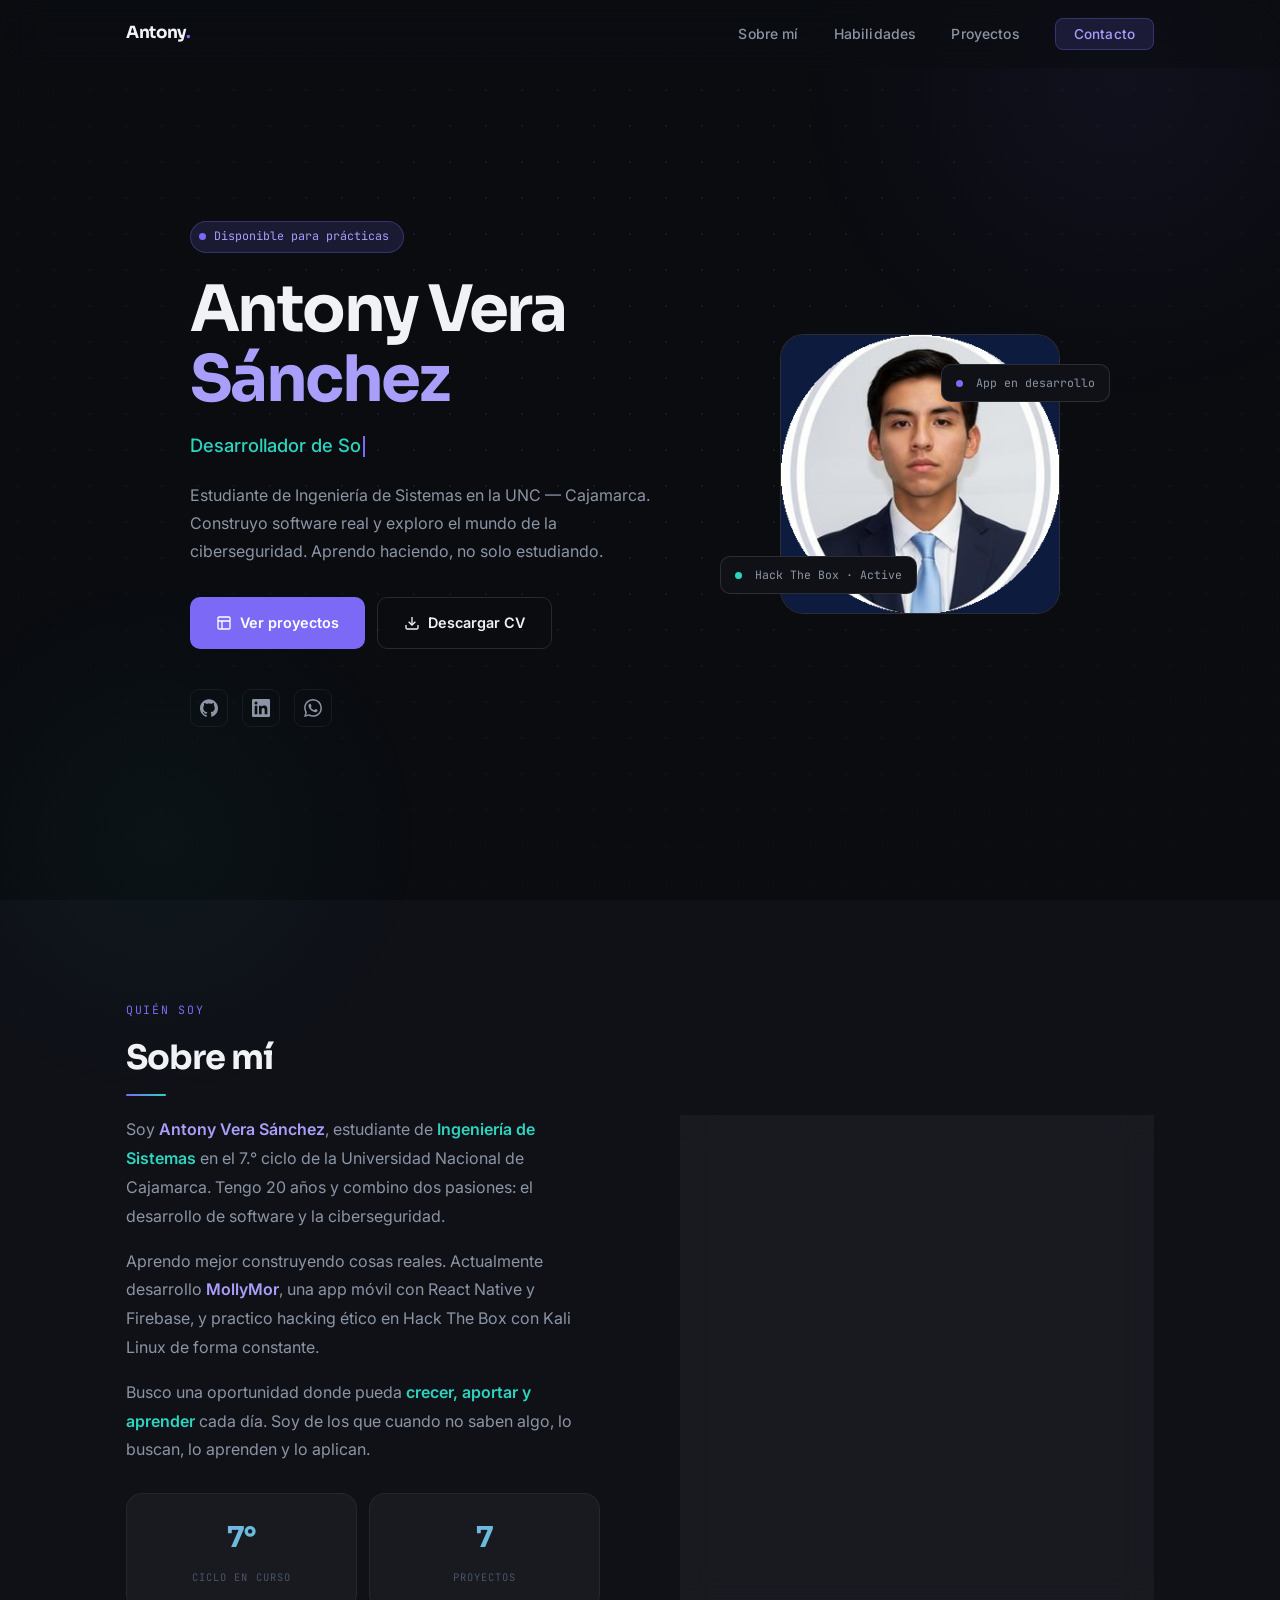
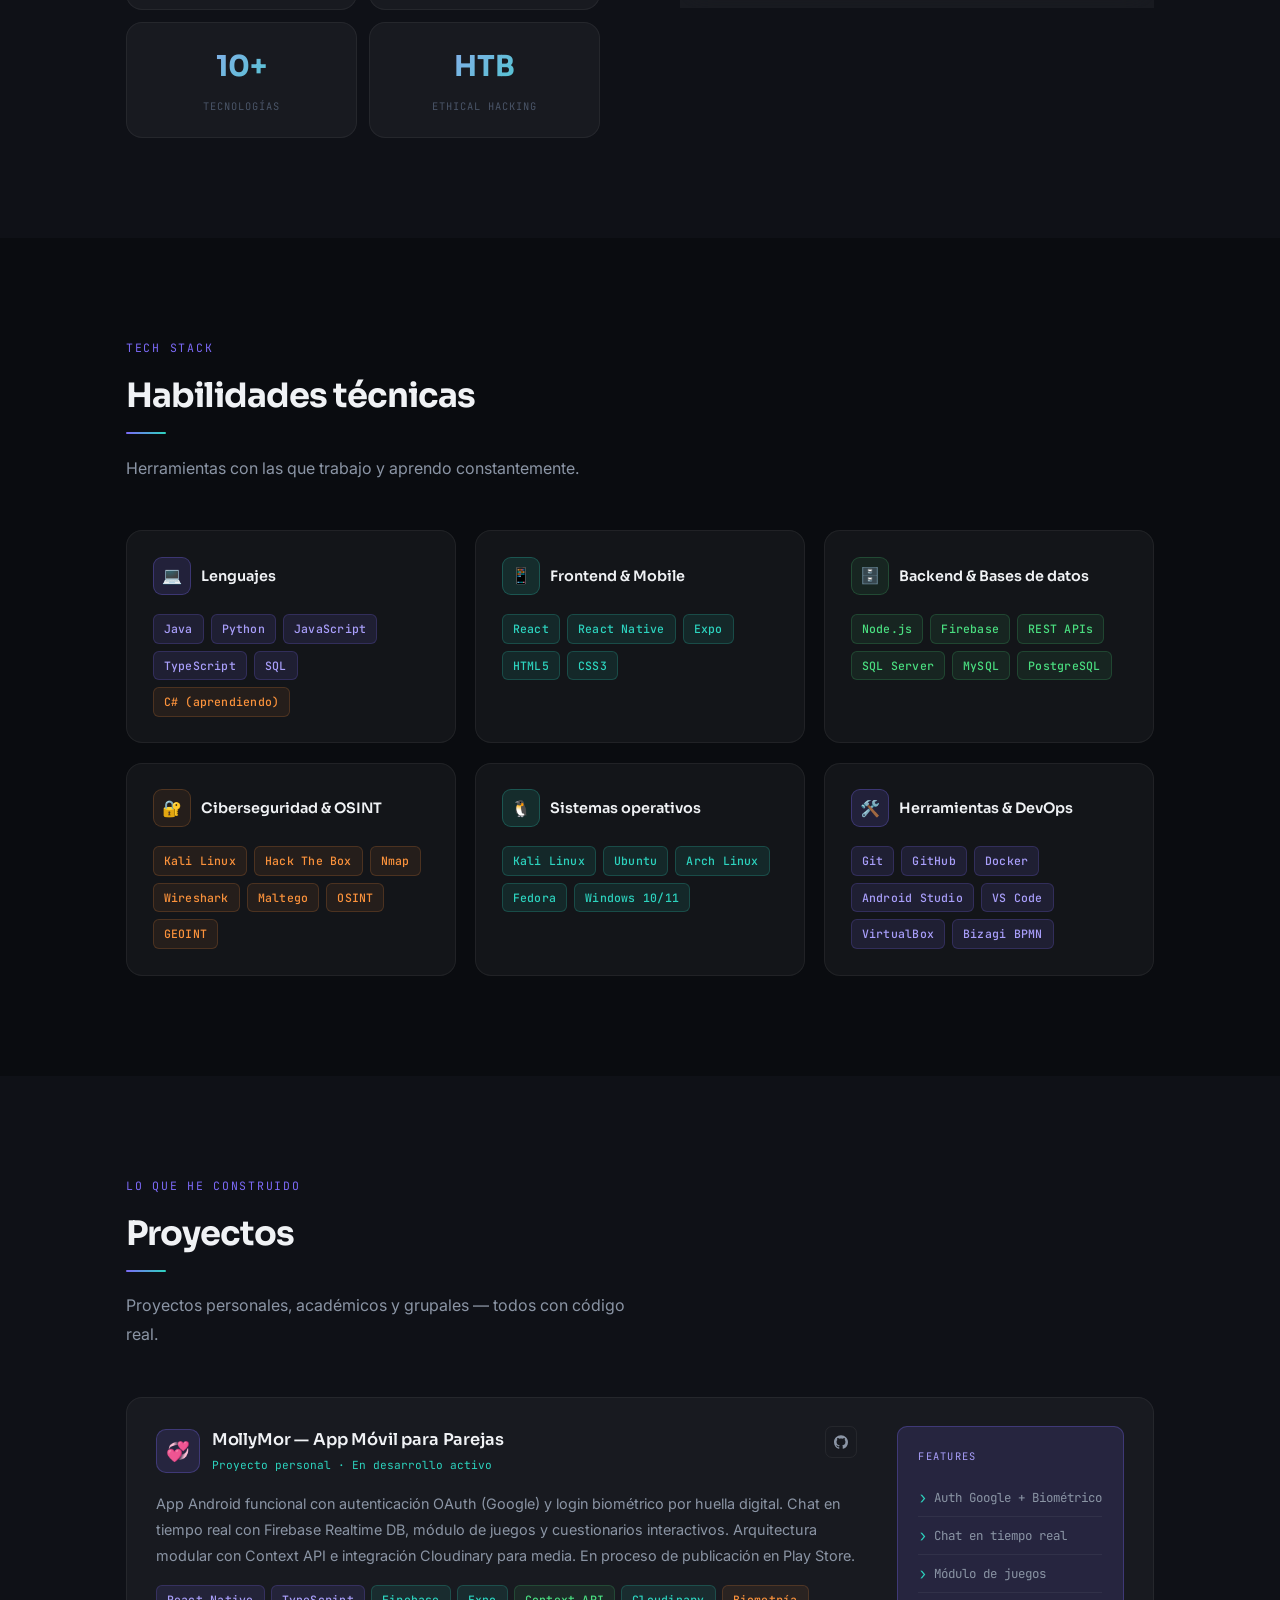
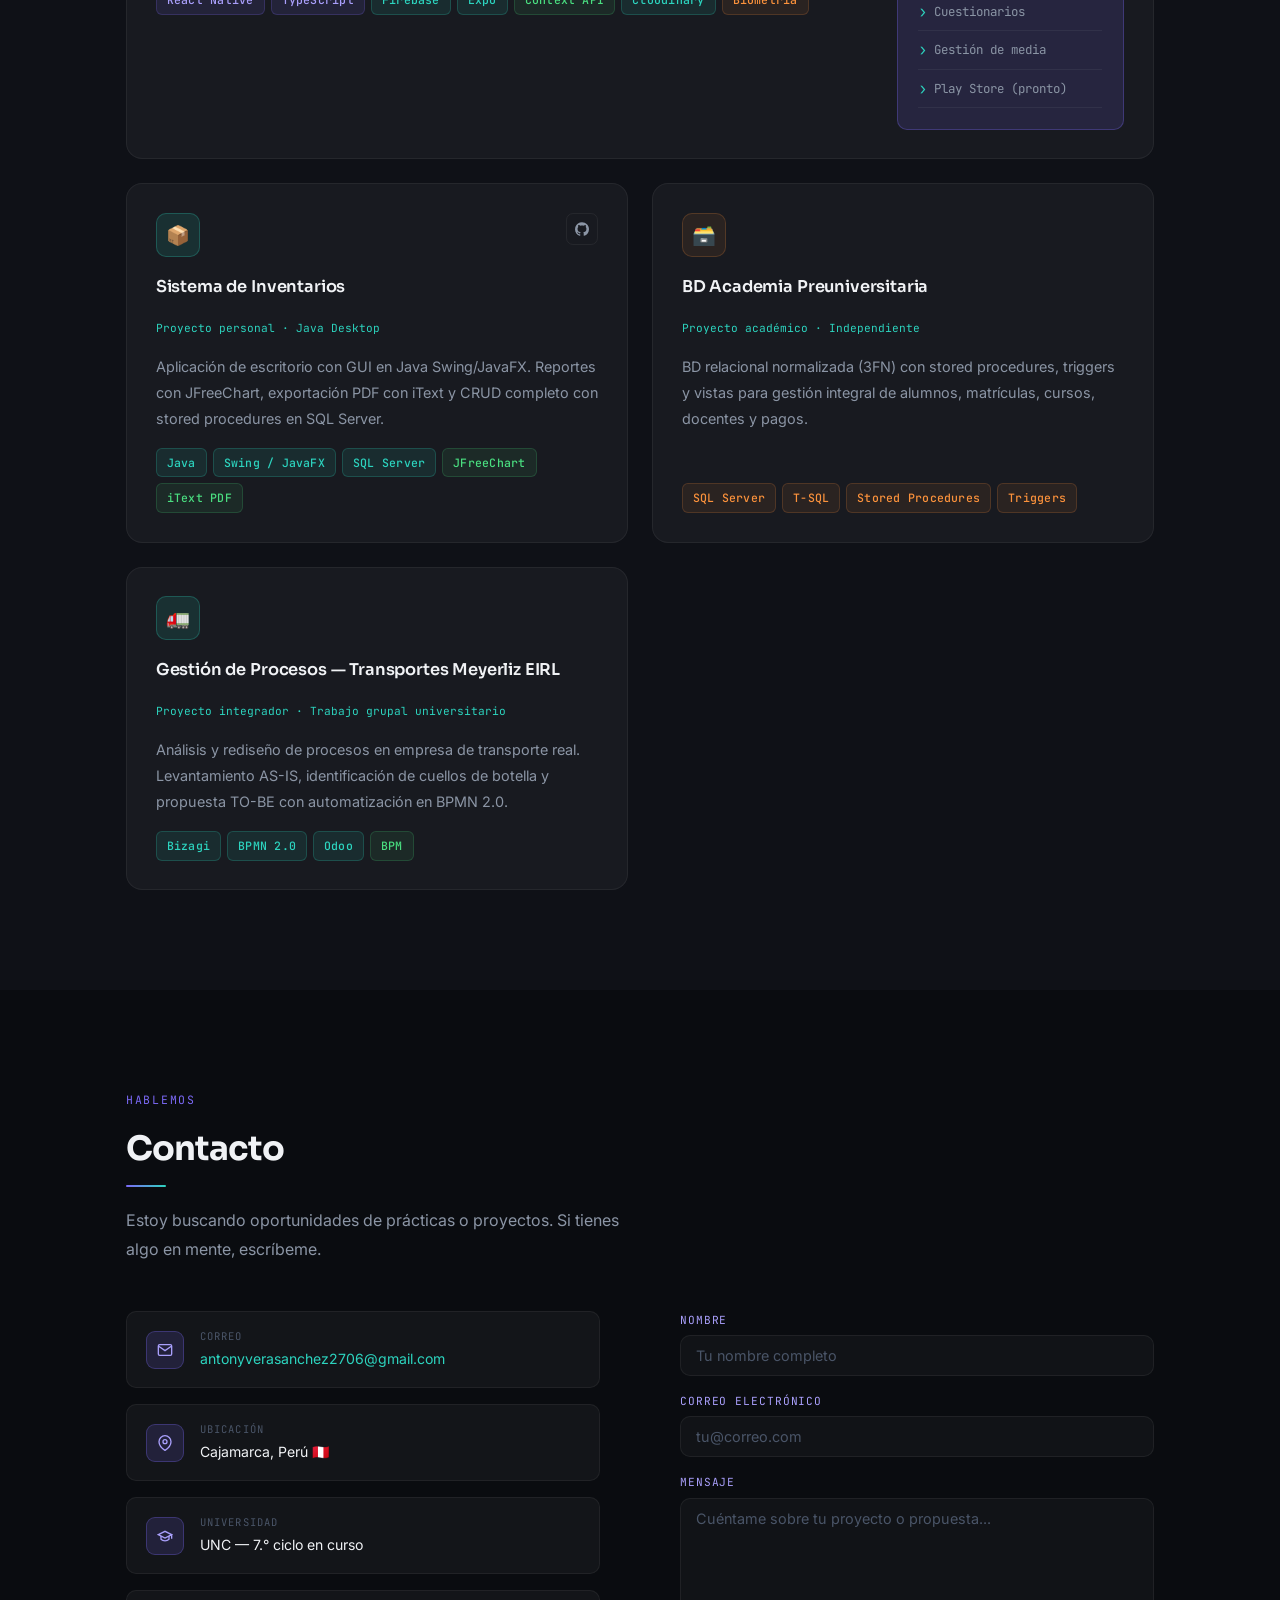
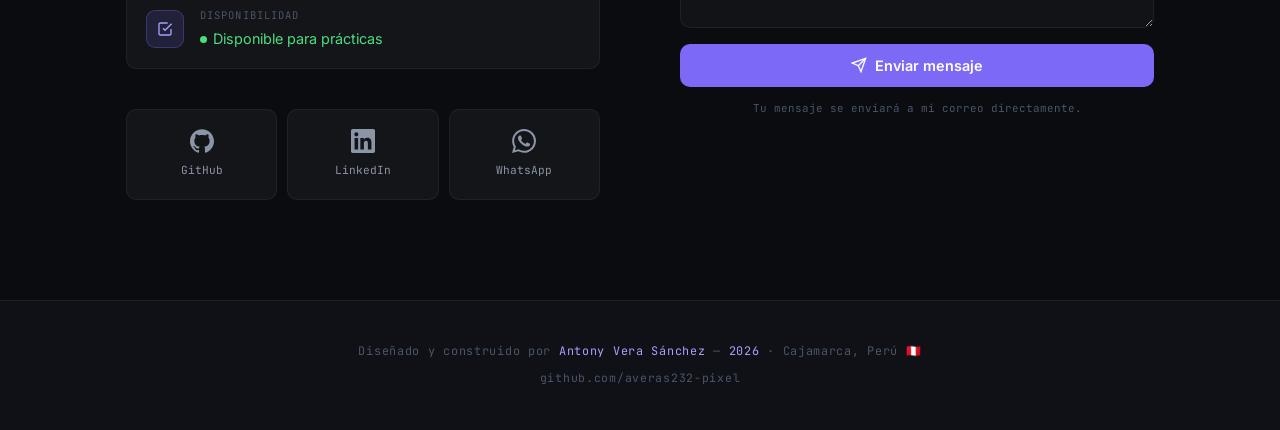
==== index.html @ a48748fe "Mueve archivos a la raíz" ====
<!DOCTYPE html>
<html lang="es">
<head>
  <meta charset="UTF-8" />
  <meta name="viewport" content="width=device-width, initial-scale=1.0" />
  <meta name="description" content="Portfolio de Antony Vera Sánchez — Ingeniería de Sistemas, Desarrollo de Software y Ciberseguridad en Cajamarca, Perú." />
  <meta name="author" content="Antony Vera Sánchez" />
  <meta property="og:title" content="Antony Vera Sánchez — Portfolio" />
  <meta property="og:description" content="Ing. Sistemas · Dev · CyberSec · Cajamarca, Perú" />
  <meta property="og:type" content="website" />
  <title>Antony Vera Sánchez | Dev & CyberSec</title>
  <link rel="icon" href="data:image/svg+xml,<svg xmlns='http://www.w3.org/2000/svg' viewBox='0 0 100 100'><text y='.9em' font-size='90'>⚡</text></svg>" />
  <link rel="preconnect" href="https://fonts.googleapis.com" />
  <link rel="preconnect" href="https://fonts.gstatic.com" crossorigin />
  <link href="https://fonts.googleapis.com/css2?family=Sora:wght@300;400;600;700&family=Inter:wght@300;400;500;600&family=JetBrains+Mono:wght@400;500&display=swap" rel="stylesheet" />
  <style>
    /* ── TOKENS ── */
    :root {
      --bg:           #0a0c10;
      --bg-2:         #0f1117;
      --bg-card:      rgba(255,255,255,0.04);
      --bg-card-h:    rgba(255,255,255,0.07);
      --violet:       #7c6af7;
      --violet-light: #a99ffb;
      --violet-dim:   rgba(124,106,247,0.15);
      --violet-border:rgba(124,106,247,0.3);
      --teal:         #2dd4bf;
      --teal-dim:     rgba(45,212,191,0.12);
      --teal-border:  rgba(45,212,191,0.25);
      --text-1:       #f0f2f5;
      --text-2:       #8b95a5;
      --text-3:       #4a5568;
      --border:       rgba(255,255,255,0.06);
      --border-h:     rgba(255,255,255,0.12);
      --nav-h:        68px;
      --max-w:        1140px;
      --r:            10px;
      --r-lg:         16px;
      --t:            all 0.3s cubic-bezier(0.4,0,0.2,1);
      --font-head:    'Sora', sans-serif;
      --font-body:    'Inter', sans-serif;
      --font-mono:    'JetBrains Mono', monospace;
      --section-py:   100px;
    }

    /* ── RESET ── */
    *, *::before, *::after { box-sizing: border-box; margin: 0; padding: 0; }
    html { scroll-behavior: smooth; scroll-padding-top: var(--nav-h); font-size: 16px; }
    body {
      font-family: var(--font-body);
      background: var(--bg);
      color: var(--text-1);
      overflow-x: hidden;
      line-height: 1.7;
    }
    img { max-width: 100%; display: block; }
    a { color: var(--teal); text-decoration: none; transition: var(--t); }
    a:hover { color: var(--violet-light); }
    p { color: var(--text-2); line-height: 1.8; }

    /* ── SCROLLBAR ── */
    ::-webkit-scrollbar { width: 4px; }
    ::-webkit-scrollbar-track { background: var(--bg-2); }
    ::-webkit-scrollbar-thumb { background: var(--violet); border-radius: 4px; }
    ::selection { background: var(--violet-dim); color: var(--violet-light); }

    /* ── BACKGROUND AMBIENT ── */
    body::before {
      content: '';
      position: fixed;
      top: -30%;
      right: -15%;
      width: 55vw;
      height: 55vw;
      background: radial-gradient(circle, rgba(124,106,247,0.055) 0%, transparent 65%);
      pointer-events: none;
      z-index: 0;
    }
    body::after {
      content: '';
      position: fixed;
      bottom: -25%;
      left: -10%;
      width: 45vw;
      height: 45vw;
      background: radial-gradient(circle, rgba(45,212,191,0.04) 0%, transparent 65%);
      pointer-events: none;
      z-index: 0;
    }

    .container {
      max-width: var(--max-w);
      margin: 0 auto;
      padding: 0 clamp(20px, 5vw, 56px);
      position: relative;
      z-index: 1;
    }

    /* ── NAVBAR ── */
    .navbar {
      position: fixed;
      top: 0; left: 0; right: 0;
      height: var(--nav-h);
      z-index: 1000;
      display: flex;
      align-items: center;
      background: rgba(10,12,16,0.5);
      backdrop-filter: blur(20px);
      -webkit-backdrop-filter: blur(20px);
      border-bottom: 1px solid transparent;
      transition: var(--t);
    }
    .navbar.scrolled {
      background: rgba(10,12,16,0.88);
      border-bottom-color: var(--border);
    }
    .nav-inner {
      display: flex;
      align-items: center;
      justify-content: space-between;
      width: 100%;
      max-width: var(--max-w);
      margin: 0 auto;
      padding: 0 clamp(20px, 5vw, 56px);
    }
    .nav-logo {
      font-family: var(--font-head);
      font-weight: 700;
      font-size: 1.05rem;
      color: var(--text-1);
      letter-spacing: -0.02em;
    }
    .nav-logo span { color: var(--violet); }
    .nav-links { display: flex; gap: 2.2rem; list-style: none; }
    .nav-links a {
      font-size: 0.875rem;
      font-weight: 500;
      color: var(--text-2);
      letter-spacing: 0.01em;
      transition: color 0.25s;
    }
    .nav-links a:hover, .nav-links a.active { color: var(--text-1); }
    .nav-cta {
      padding: 7px 18px;
      border: 1px solid var(--violet-border);
      border-radius: 8px;
      color: var(--violet-light) !important;
      background: var(--violet-dim);
      font-size: 0.85rem !important;
    }
    .nav-cta:hover { background: rgba(124,106,247,0.25) !important; color: #fff !important; }
    .nav-toggle {
      display: none;
      flex-direction: column;
      gap: 5px;
      cursor: pointer;
      background: none;
      border: none;
      padding: 4px;
    }
    .nav-toggle span {
      display: block;
      width: 22px;
      height: 1.5px;
      background: var(--text-1);
      border-radius: 2px;
      transition: var(--t);
    }
    .nav-toggle.open span:nth-child(1) { transform: rotate(45deg) translate(4px,5px); }
    .nav-toggle.open span:nth-child(2) { opacity: 0; }
    .nav-toggle.open span:nth-child(3) { transform: rotate(-45deg) translate(4px,-5px); }

    /* ── BUTTONS ── */
    .btn {
      display: inline-flex;
      align-items: center;
      gap: 8px;
      padding: 13px 26px;
      border-radius: var(--r);
      font-family: var(--font-body);
      font-weight: 600;
      font-size: 0.9rem;
      cursor: pointer;
      transition: var(--t);
      border: none;
    }
    .btn-primary {
      background: var(--violet);
      color: #fff;
    }
    .btn-primary:hover { background: #6b5ae0; color: #fff; transform: translateY(-2px); }
    .btn-outline {
      background: transparent;
      border: 1px solid var(--border-h);
      color: var(--text-1);
    }
    .btn-outline:hover { border-color: var(--violet-border); color: var(--violet-light); background: var(--violet-dim); transform: translateY(-2px); }

    /* ── TAGS ── */
    .tag {
      display: inline-flex;
      align-items: center;
      padding: 4px 10px;
      border-radius: 6px;
      font-family: var(--font-mono);
      font-size: 0.72rem;
      font-weight: 500;
      letter-spacing: 0.02em;
    }
    .tag-v { background: rgba(124,106,247,0.12); color: var(--violet-light); border: 1px solid rgba(124,106,247,0.2); }
    .tag-t { background: rgba(45,212,191,0.1); color: var(--teal); border: 1px solid rgba(45,212,191,0.2); }
    .tag-g { background: rgba(74,222,128,0.08); color: #4ade80; border: 1px solid rgba(74,222,128,0.18); }
    .tag-o { background: rgba(251,146,60,0.08); color: #fb923c; border: 1px solid rgba(251,146,60,0.18); }

    /* ── SECTION HEADER ── */
    .section { padding: var(--section-py) 0; position: relative; }
    .section-label {
      font-family: var(--font-mono);
      font-size: 0.72rem;
      color: var(--violet);
      letter-spacing: 0.15em;
      text-transform: uppercase;
      margin-bottom: 0.6rem;
      display: block;
    }
    .section-title {
      font-family: var(--font-head);
      font-size: clamp(1.5rem, 3vw, 2.1rem);
      font-weight: 700;
      color: var(--text-1);
      letter-spacing: -0.03em;
      margin-bottom: 0.5rem;
    }
    .section-line {
      width: 40px;
      height: 2px;
      background: linear-gradient(90deg, var(--violet), var(--teal));
      border-radius: 2px;
      margin-bottom: 1.2rem;
    }
    .section-sub {
      color: var(--text-2);
      font-size: 1rem;
      max-width: 520px;
      margin-bottom: 3rem;
    }

    /* ── REVEAL ── */
    .reveal {
      opacity: 0;
      transform: translateY(32px);
      transition: opacity 0.7s cubic-bezier(0.16,1,0.3,1),
                  transform 0.7s cubic-bezier(0.16,1,0.3,1);
    }
    .reveal.visible { opacity: 1; transform: translateY(0); }
    .reveal-left { opacity: 0; transform: translateX(-40px); transition: opacity 0.7s cubic-bezier(0.16,1,0.3,1), transform 0.7s cubic-bezier(0.16,1,0.3,1); }
    .reveal-left.visible { opacity: 1; transform: translateX(0); }
    .reveal-right { opacity: 0; transform: translateX(40px); transition: opacity 0.7s cubic-bezier(0.16,1,0.3,1), transform 0.7s cubic-bezier(0.16,1,0.3,1); }
    .reveal-right.visible { opacity: 1; transform: translateX(0); }
    .d1 { transition-delay: 0.08s; }
    .d2 { transition-delay: 0.16s; }
    .d3 { transition-delay: 0.24s; }
    .d4 { transition-delay: 0.32s; }

    /* ── HERO ── */
    #hero {
      min-height: 100vh;
      display: flex;
      align-items: center;
      position: relative;
      overflow: hidden;
    }
    /* Subtle dot grid */
    #hero::before {
      content: '';
      position: absolute;
      inset: 0;
      background-image: radial-gradient(rgba(124,106,247,0.12) 1px, transparent 1px);
      background-size: 36px 36px;
      mask-image: radial-gradient(ellipse 80% 80% at 50% 40%, black 30%, transparent 100%);
      -webkit-mask-image: radial-gradient(ellipse 80% 80% at 50% 40%, black 30%, transparent 100%);
      pointer-events: none;
      z-index: 0;
    }
    .hero-wrap {
      display: grid;
      grid-template-columns: 1fr 340px;
      gap: 5rem;
      align-items: center;
      padding: calc(var(--nav-h) + 40px) 0 60px;
    }
    .hero-eyebrow {
      display: inline-flex;
      align-items: center;
      gap: 8px;
      padding: 5px 14px 5px 8px;
      background: var(--violet-dim);
      border: 1px solid var(--violet-border);
      border-radius: 100px;
      font-family: var(--font-mono);
      font-size: 0.73rem;
      color: var(--violet-light);
      margin-bottom: 1.4rem;
      width: fit-content;
    }
    .hero-eyebrow-dot {
      width: 7px; height: 7px;
      background: var(--violet);
      border-radius: 50%;
      animation: pulse-dot 2s ease-in-out infinite;
    }
    @keyframes pulse-dot {
      0%, 100% { opacity: 1; transform: scale(1); }
      50% { opacity: 0.5; transform: scale(0.8); }
    }
    .hero-name {
      font-family: var(--font-head);
      font-size: clamp(2.5rem, 5.5vw, 4rem);
      font-weight: 700;
      color: var(--text-1);
      letter-spacing: -0.04em;
      line-height: 1.1;
      margin-bottom: 0.8rem;
    }
    .hero-name .accent { color: var(--violet-light); }
    .hero-role {
      font-size: 1.15rem;
      font-weight: 500;
      color: var(--text-2);
      margin-bottom: 1.2rem;
      min-height: 1.8em;
      font-family: var(--font-body);
    }
    .hero-role #tw { color: var(--teal); }
    .tw-cursor {
      display: inline-block;
      width: 2px;
      height: 1.1em;
      background: var(--violet);
      margin-left: 2px;
      vertical-align: middle;
      animation: blink 1s step-end infinite;
    }
    @keyframes blink { 0%,100%{opacity:1} 50%{opacity:0} }
    .hero-desc {
      font-size: 1rem;
      color: var(--text-2);
      max-width: 480px;
      line-height: 1.75;
      margin-bottom: 2rem;
    }
    .hero-btns {
      display: flex;
      gap: 12px;
      flex-wrap: wrap;
      margin-bottom: 2.5rem;
    }
    .hero-social { display: flex; gap: 14px; align-items: center; }
    .hero-social a {
      display: flex;
      align-items: center;
      justify-content: center;
      width: 38px;
      height: 38px;
      border-radius: 9px;
      border: 1px solid var(--border);
      color: var(--text-2);
      transition: var(--t);
    }
    .hero-social a:hover { border-color: var(--violet-border); color: var(--violet-light); background: var(--violet-dim); }
    .hero-social a svg { width: 18px; height: 18px; }

    /* Photo side */
    .hero-photo-col {
      display: flex;
      justify-content: center;
      align-items: center;
      position: relative;
    }
    .hero-photo-frame {
      width: 280px;
      height: 280px;
      border-radius: 24px;
      overflow: hidden;
      border: 1px solid var(--border-h);
      position: relative;
      background: var(--bg-2);
    }
    .hero-photo-frame::before {
      content: '';
      position: absolute;
      inset: -1px;
      border-radius: 25px;
      background: linear-gradient(135deg, var(--violet-border), transparent 50%, var(--teal-border));
      z-index: -1;
    }
    .hero-photo-frame img {
      width: 100%;
      height: 100%;
      object-fit: cover;
      object-position: center top;
    }
    /* Floating badges */
    .hero-badge {
      position: absolute;
      padding: 8px 14px;
      background: var(--bg-2);
      border: 1px solid var(--border-h);
      border-radius: 10px;
      font-family: var(--font-mono);
      font-size: 0.72rem;
      color: var(--text-2);
      backdrop-filter: blur(16px);
      white-space: nowrap;
    }
    .hero-badge.b1 { bottom: 20px; left: -30px; animation: float-b 4s ease-in-out infinite; }
    .hero-badge.b2 { top: 30px; right: -20px; animation: float-b 5s ease-in-out infinite 1.5s; }
    .hero-badge .dot { display: inline-block; width: 7px; height: 7px; border-radius: 50%; margin-right: 6px; }
    .dot-v { background: var(--violet); }
    .dot-t { background: var(--teal); }
    @keyframes float-b {
      0%,100% { transform: translateY(0); }
      50% { transform: translateY(-8px); }
    }

    /* ── SOBRE MÍ ── */
    #sobre-mi { background: var(--bg-2); }
    .sobre-grid {
      display: grid;
      grid-template-columns: 1fr 1fr;
      gap: 5rem;
      align-items: start;
    }
    .sobre-text p { margin-bottom: 1rem; }
    .sobre-text p:last-of-type { margin-bottom: 1.8rem; }
    .hl-v { color: var(--violet-light); font-weight: 600; }
    .hl-t { color: var(--teal); font-weight: 600; }
    .sobre-stats {
      display: grid;
      grid-template-columns: 1fr 1fr;
      gap: 12px;
      margin-top: 0.5rem;
    }
    .stat-card {
      padding: 1.2rem 1rem;
      background: var(--bg-card);
      border: 1px solid var(--border);
      border-radius: var(--r-lg);
      text-align: center;
      transition: var(--t);
    }
    .stat-card:hover { border-color: var(--violet-border); background: var(--bg-card-h); }
    .stat-num {
      font-family: var(--font-head);
      font-size: 1.8rem;
      font-weight: 700;
      background: linear-gradient(135deg, var(--violet-light), var(--teal));
      -webkit-background-clip: text;
      -webkit-text-fill-color: transparent;
      background-clip: text;
      display: block;
    }
    .stat-lbl {
      font-family: var(--font-mono);
      font-size: 0.65rem;
      color: var(--text-3);
      letter-spacing: 0.1em;
      margin-top: 4px;
      text-transform: uppercase;
    }

    /* Info card — lado derecho */
    .sobre-info-card {
      background: var(--bg-card);
      border: 1px solid var(--border);
      border-radius: var(--r-lg);
      padding: 2rem;
      backdrop-filter: blur(16px);
    }
    .info-row {
      display: flex;
      gap: 1rem;
      align-items: flex-start;
      padding: 0.85rem 0;
      border-bottom: 1px solid var(--border);
    }
    .info-row:last-child { border-bottom: none; padding-bottom: 0; }
    .info-icon {
      width: 36px;
      height: 36px;
      border-radius: 9px;
      background: var(--violet-dim);
      border: 1px solid var(--violet-border);
      display: flex;
      align-items: center;
      justify-content: center;
      flex-shrink: 0;
      color: var(--violet-light);
    }
    .info-icon svg { width: 16px; height: 16px; }
    .info-key { font-family: var(--font-mono); font-size: 0.68rem; color: var(--text-3); letter-spacing: 0.1em; text-transform: uppercase; margin-bottom: 2px; }
    .info-val { font-size: 0.9rem; color: var(--text-1); font-weight: 500; }
    .avail-dot {
      display: inline-flex;
      align-items: center;
      gap: 6px;
      color: #4ade80;
      font-size: 0.9rem;
    }
    .avail-dot::before {
      content: '';
      width: 7px;
      height: 7px;
      background: #4ade80;
      border-radius: 50%;
      animation: pulse-dot 2s ease-in-out infinite;
    }

    /* ── HABILIDADES ── */
    #habilidades { background: var(--bg); }
    .skills-grid {
      display: grid;
      grid-template-columns: repeat(auto-fit, minmax(300px, 1fr));
      gap: 1.2rem;
    }
    .skill-cat {
      padding: 1.6rem;
      background: var(--bg-card);
      border: 1px solid var(--border);
      border-radius: var(--r-lg);
      transition: border-color 0.3s;
    }
    .skill-cat:hover { border-color: var(--border-h); }
    .skill-cat-head {
      display: flex;
      align-items: center;
      gap: 10px;
      margin-bottom: 1.2rem;
    }
    .skill-cat-icon {
      width: 38px;
      height: 38px;
      border-radius: 9px;
      display: flex;
      align-items: center;
      justify-content: center;
      font-size: 1rem;
      flex-shrink: 0;
    }
    .sci-v { background: var(--violet-dim); border: 1px solid var(--violet-border); }
    .sci-t { background: var(--teal-dim); border: 1px solid var(--teal-border); }
    .sci-g { background: rgba(74,222,128,0.08); border: 1px solid rgba(74,222,128,0.2); }
    .sci-o { background: rgba(251,146,60,0.08); border: 1px solid rgba(251,146,60,0.2); }
    .skill-cat-name {
      font-family: var(--font-head);
      font-size: 0.9rem;
      font-weight: 600;
      color: var(--text-1);
    }
    .skill-tags { display: flex; flex-wrap: wrap; gap: 7px; }

    /* ── PROYECTOS ── */
    #proyectos { background: var(--bg-2); }
    .projects-grid {
      display: grid;
      grid-template-columns: repeat(auto-fit, minmax(340px, 1fr));
      gap: 1.5rem;
    }
    .proj-card {
      background: var(--bg-card);
      border: 1px solid var(--border);
      border-radius: var(--r-lg);
      padding: 1.8rem;
      display: flex;
      flex-direction: column;
      gap: 1rem;
      transition: var(--t);
      position: relative;
      overflow: hidden;
    }
    .proj-card::before {
      content: '';
      position: absolute;
      top: 0; left: 0; right: 0;
      height: 2px;
      background: linear-gradient(90deg, var(--violet), var(--teal));
      transform: scaleX(0);
      transform-origin: left;
      transition: transform 0.45s cubic-bezier(0.16,1,0.3,1);
    }
    .proj-card:hover { border-color: var(--border-h); background: var(--bg-card-h); transform: translateY(-4px); }
    .proj-card:hover::before { transform: scaleX(1); }
    .proj-card.featured {
      grid-column: 1 / -1;
      display: grid;
      grid-template-columns: 1fr auto;
      gap: 2.5rem;
      align-items: start;
    }
    .proj-head { display: flex; justify-content: space-between; align-items: flex-start; }
    .proj-icon {
      width: 44px;
      height: 44px;
      border-radius: 10px;
      background: var(--violet-dim);
      border: 1px solid var(--violet-border);
      display: flex;
      align-items: center;
      justify-content: center;
      font-size: 1.2rem;
    }
    .proj-gh {
      width: 32px; height: 32px;
      border-radius: 7px;
      border: 1px solid var(--border);
      display: flex;
      align-items: center;
      justify-content: center;
      color: var(--text-2);
      transition: var(--t);
    }
    .proj-gh:hover { border-color: var(--violet-border); color: var(--violet-light); background: var(--violet-dim); }
    .proj-gh svg { width: 14px; height: 14px; }
    .proj-title {
      font-family: var(--font-head);
      font-size: 1.02rem;
      font-weight: 600;
      color: var(--text-1);
      letter-spacing: -0.01em;
    }
    .proj-ctx {
      font-family: var(--font-mono);
      font-size: 0.7rem;
      color: var(--teal);
      margin-top: 2px;
    }
    .proj-desc { font-size: 0.9rem; color: var(--text-2); flex: 1; }
    .proj-stack { display: flex; flex-wrap: wrap; gap: 6px; margin-top: auto; }
    .proj-aside {
      background: var(--violet-dim);
      border: 1px solid var(--violet-border);
      border-radius: var(--r);
      padding: 1.3rem;
      min-width: 190px;
      font-family: var(--font-mono);
    }
    .aside-title {
      font-size: 0.65rem;
      color: var(--violet-light);
      letter-spacing: 0.12em;
      text-transform: uppercase;
      margin-bottom: 0.8rem;
    }
    .aside-list { list-style: none; }
    .aside-list li {
      font-size: 0.78rem;
      color: var(--text-2);
      padding: 5px 0;
      border-bottom: 1px solid rgba(255,255,255,0.05);
      display: flex;
      align-items: center;
      gap: 6px;
    }
    .aside-list li::before { content: '›'; color: var(--teal); font-size: 1rem; }

    /* ── CONTACTO ── */
    #contacto { background: var(--bg); }
    .contact-grid {
      display: grid;
      grid-template-columns: 1fr 1fr;
      gap: 5rem;
      align-items: start;
    }
    .contact-items { display: flex; flex-direction: column; gap: 1rem; }
    .contact-item {
      display: flex;
      align-items: center;
      gap: 1rem;
      padding: 1rem 1.2rem;
      background: var(--bg-card);
      border: 1px solid var(--border);
      border-radius: var(--r);
      transition: var(--t);
    }
    .contact-item:hover { border-color: var(--border-h); background: var(--bg-card-h); }
    .ci-icon {
      width: 38px; height: 38px;
      border-radius: 9px;
      background: var(--violet-dim);
      border: 1px solid var(--violet-border);
      display: flex;
      align-items: center;
      justify-content: center;
      color: var(--violet-light);
      flex-shrink: 0;
    }
    .ci-icon svg { width: 16px; height: 16px; }
    .ci-key { font-family: var(--font-mono); font-size: 0.66rem; color: var(--text-3); letter-spacing: 0.1em; text-transform: uppercase; margin-bottom: 1px; }
    .ci-val { font-size: 0.88rem; color: var(--text-1); }
    .social-row { display: grid; grid-template-columns: repeat(3,1fr); gap: 10px; margin-top: 1.5rem; }
    .soc-card {
      display: flex;
      flex-direction: column;
      align-items: center;
      gap: 8px;
      padding: 1.2rem 0.8rem;
      background: var(--bg-card);
      border: 1px solid var(--border);
      border-radius: var(--r);
      transition: var(--t);
      font-family: var(--font-mono);
      font-size: 0.7rem;
      color: var(--text-2);
    }
    .soc-card svg { width: 24px; height: 24px; }
    .soc-card:hover { background: var(--bg-card-h); color: var(--text-1); }
    .soc-gh:hover  { border-color: rgba(255,255,255,0.2); }
    .soc-li:hover  { border-color: rgba(10,102,194,0.5); color: #5eaef8; }
    .soc-wa:hover  { border-color: rgba(37,211,102,0.4); color: #4ade80; }

    /* Formulario */
    .contact-form { display: flex; flex-direction: column; gap: 1rem; }
    .form-group { display: flex; flex-direction: column; gap: 5px; }
    .form-group label {
      font-family: var(--font-mono);
      font-size: 0.7rem;
      color: var(--violet-light);
      letter-spacing: 0.08em;
      text-transform: uppercase;
    }
    .form-group input,
    .form-group textarea {
      background: rgba(255,255,255,0.03);
      border: 1px solid var(--border);
      border-radius: var(--r);
      padding: 11px 15px;
      font-family: var(--font-body);
      font-size: 0.9rem;
      color: var(--text-1);
      outline: none;
      transition: var(--t);
      resize: vertical;
    }
    .form-group input:focus,
    .form-group textarea:focus {
      border-color: var(--violet);
      box-shadow: 0 0 0 3px var(--violet-dim);
    }
    .form-group input::placeholder,
    .form-group textarea::placeholder { color: var(--text-3); }
    .form-group textarea { min-height: 130px; }
    .form-note {
      font-family: var(--font-mono);
      font-size: 0.68rem;
      color: var(--text-3);
      text-align: center;
      margin-top: -4px;
    }
    .form-status {
      font-family: var(--font-mono);
      font-size: 0.78rem;
      padding: 10px 14px;
      border-radius: var(--r);
      display: none;
    }
    .form-status.ok  { display: block; color: #4ade80; background: rgba(74,222,128,0.06); border: 1px solid rgba(74,222,128,0.2); }
    .form-status.err { display: block; color: #fb923c; background: rgba(251,146,60,0.06); border: 1px solid rgba(251,146,60,0.2); }

    /* ── FOOTER ── */
    footer {
      background: var(--bg-2);
      border-top: 1px solid var(--border);
      padding: 2.5rem 0;
      text-align: center;
    }
    footer p {
      font-family: var(--font-mono);
      font-size: 0.74rem;
      color: var(--text-3);
      letter-spacing: 0.06em;
    }
    footer span { color: var(--violet-light); }

    /* ── BACK TO TOP ── */
    #back-top {
      position: fixed;
      bottom: 28px; right: 28px;
      z-index: 500;
      width: 42px; height: 42px;
      border-radius: 50%;
      background: var(--violet-dim);
      border: 1px solid var(--violet-border);
      color: var(--violet-light);
      font-size: 1rem;
      cursor: pointer;
      transition: var(--t);
      opacity: 0;
      pointer-events: none;
      display: flex;
      align-items: center;
      justify-content: center;
    }
    #back-top.show { opacity: 1; pointer-events: auto; }
    #back-top:hover { background: rgba(124,106,247,0.25); transform: translateY(-3px); }

    /* ── RESPONSIVE ── */
    @media (max-width: 920px) {
      .hero-wrap { grid-template-columns: 1fr; text-align: center; gap: 3rem; }
      .hero-photo-col { order: -1; }
      .hero-photo-frame { width: 200px; height: 200px; }
      .hero-btns, .hero-social { justify-content: center; }
      .hero-eyebrow { margin: 0 auto 1.4rem; }
      .hero-desc { margin-left: auto; margin-right: auto; }
      .sobre-grid { grid-template-columns: 1fr; gap: 3rem; }
      .contact-grid { grid-template-columns: 1fr; gap: 3rem; }
      .proj-card.featured { grid-template-columns: 1fr; }
      .nav-links { display: none; }
      .nav-toggle { display: flex; }
    }
    @media (max-width: 920px) {
      .nav-links.open {
        display: flex;
        flex-direction: column;
        position: fixed;
        top: var(--nav-h); left: 0; right: 0;
        background: rgba(10,12,16,0.97);
        backdrop-filter: blur(20px);
        padding: 2rem;
        gap: 1.5rem;
        border-bottom: 1px solid var(--border);
        z-index: 999;
      }
    }
    @media (max-width: 600px) {
      :root { --section-py: 70px; }
      .hero-photo-frame { width: 170px; height: 170px; }
      .hero-badge { display: none; }
      .skills-grid, .projects-grid { grid-template-columns: 1fr; }
      .sobre-stats { grid-template-columns: 1fr 1fr; }
      .social-row { grid-template-columns: 1fr 1fr 1fr; }
      .proj-card.featured { grid-template-columns: 1fr; }
    }
    @media (prefers-reduced-motion: reduce) {
      *, *::before, *::after { animation-duration: 0.01ms !important; transition-duration: 0.01ms !important; }
    }
  </style>
</head>
<body>

  <!-- NAVBAR -->
  <nav class="navbar" role="navigation" aria-label="Navegación principal">
    <div class="nav-inner">
      <a href="#hero" class="nav-logo">Antony<span>.</span></a>
      <ul class="nav-links" role="list">
        <li><a href="#sobre-mi">Sobre mí</a></li>
        <li><a href="#habilidades">Habilidades</a></li>
        <li><a href="#proyectos">Proyectos</a></li>
        <li><a href="#contacto" class="nav-cta">Contacto</a></li>
      </ul>
      <button class="nav-toggle" aria-label="Abrir menú" aria-expanded="false">
        <span></span><span></span><span></span>
      </button>
    </div>
  </nav>

  <!-- HERO -->
  <section id="hero" aria-label="Presentación">
    <div class="container">
      <div class="hero-wrap">
        <div class="hero-content">
          <div class="hero-eyebrow reveal">
            <span class="hero-eyebrow-dot"></span>
            Disponible para prácticas
          </div>
          <h1 class="hero-name reveal d1">
            Antony Vera<br><span class="accent">Sánchez</span>
          </h1>
          <p class="hero-role reveal d2">
            <span id="tw"></span><span class="tw-cursor" aria-hidden="true"></span>
          </p>
          <p class="hero-desc reveal d2">
            Estudiante de Ingeniería de Sistemas en la UNC — Cajamarca. Construyo
            software real y exploro el mundo de la ciberseguridad. Aprendo haciendo,
            no solo estudiando.
          </p>
          <div class="hero-btns reveal d3">
            <a href="#proyectos" class="btn btn-primary">
              <svg width="16" height="16" viewBox="0 0 24 24" fill="none" stroke="currentColor" stroke-width="2"><rect x="3" y="3" width="18" height="18" rx="2"/><path d="M3 9h18M9 21V9"/></svg>
              Ver proyectos
            </a>
            <a href="assets/cv/CV_Antony_Vera.pdf" download class="btn btn-outline">
              <svg width="16" height="16" viewBox="0 0 24 24" fill="none" stroke="currentColor" stroke-width="2"><path d="M21 15v4a2 2 0 0 1-2 2H5a2 2 0 0 1-2-2v-4"/><polyline points="7 10 12 15 17 10"/><line x1="12" y1="15" x2="12" y2="3"/></svg>
              Descargar CV
            </a>
          </div>
          <div class="hero-social reveal d4">
            <a href="https://github.com/averas232-pixel" target="_blank" rel="noopener noreferrer" aria-label="GitHub">
              <svg viewBox="0 0 24 24" fill="currentColor"><path d="M12 .297c-6.63 0-12 5.373-12 12 0 5.303 3.438 9.8 8.205 11.385.6.113.82-.258.82-.577 0-.285-.01-1.04-.015-2.04-3.338.724-4.042-1.61-4.042-1.61C4.422 18.07 3.633 17.7 3.633 17.7c-1.087-.744.084-.729.084-.729 1.205.084 1.838 1.236 1.838 1.236 1.07 1.835 2.809 1.305 3.495.998.108-.776.417-1.305.76-1.605-2.665-.3-5.466-1.332-5.466-5.93 0-1.31.465-2.38 1.235-3.22-.135-.303-.54-1.523.105-3.176 0 0 1.005-.322 3.3 1.23.96-.267 1.98-.399 3-.405 1.02.006 2.04.138 3 .405 2.28-1.552 3.285-1.23 3.285-1.23.645 1.653.24 2.873.12 3.176.765.84 1.23 1.91 1.23 3.22 0 4.61-2.805 5.625-5.475 5.92.42.36.81 1.096.81 2.22 0 1.606-.015 2.896-.015 3.286 0 .315.21.69.825.57C20.565 22.092 24 17.592 24 12.297c0-6.627-5.373-12-12-12"/></svg>
            </a>
            <a href="https://www.linkedin.com/in/antony-vera-sanchez-6540b4368" target="_blank" rel="noopener noreferrer" aria-label="LinkedIn">
              <svg viewBox="0 0 24 24" fill="currentColor"><path d="M20.447 20.452h-3.554v-5.569c0-1.328-.027-3.037-1.852-3.037-1.853 0-2.136 1.445-2.136 2.939v5.667H9.351V9h3.414v1.561h.046c.477-.9 1.637-1.85 3.37-1.85 3.601 0 4.267 2.37 4.267 5.455v6.286zM5.337 7.433a2.062 2.062 0 0 1-2.063-2.065 2.064 2.064 0 1 1 2.063 2.065zm1.782 13.019H3.555V9h3.564v11.452zM22.225 0H1.771C.792 0 0 .774 0 1.729v20.542C0 23.227.792 24 1.771 24h20.451C23.2 24 24 23.227 24 22.271V1.729C24 .774 23.2 0 22.222 0h.003z"/></svg>
            </a>
            <a href="https://wa.me/51972458920?text=Hola%20Antony%2C%20vi%20tu%20portfolio" target="_blank" rel="noopener noreferrer" aria-label="WhatsApp">
              <svg viewBox="0 0 24 24" fill="currentColor"><path d="M17.472 14.382c-.297-.149-1.758-.867-2.03-.967-.273-.099-.471-.148-.67.15-.197.297-.767.966-.94 1.164-.173.199-.347.223-.644.075-.297-.15-1.255-.463-2.39-1.475-.883-.788-1.48-1.761-1.653-2.059-.173-.297-.018-.458.13-.606.134-.133.298-.347.446-.52.149-.174.198-.298.298-.497.099-.198.05-.371-.025-.52-.075-.149-.669-1.612-.916-2.207-.242-.579-.487-.5-.669-.51-.173-.008-.371-.01-.57-.01-.198 0-.52.074-.792.372-.272.297-1.04 1.016-1.04 2.479 0 1.462 1.065 2.875 1.213 3.074.149.198 2.096 3.2 5.077 4.487.709.306 1.262.489 1.694.625.712.227 1.36.195 1.871.118.571-.085 1.758-.719 2.006-1.413.248-.694.248-1.289.173-1.413-.074-.124-.272-.198-.57-.347m-5.421 7.403h-.004a9.87 9.87 0 0 1-5.031-1.378l-.361-.214-3.741.982.998-3.648-.235-.374a9.86 9.86 0 0 1-1.51-5.26c.001-5.45 4.436-9.884 9.888-9.884 2.64 0 5.122 1.03 6.988 2.898a9.825 9.825 0 0 1 2.893 6.994c-.003 5.45-4.437 9.884-9.885 9.884m8.413-18.297A11.815 11.815 0 0 0 12.05 0C5.495 0 .16 5.335.157 11.892c0 2.096.547 4.142 1.588 5.945L.057 24l6.305-1.654a11.882 11.882 0 0 0 5.683 1.448h.005c6.554 0 11.89-5.335 11.893-11.893a11.821 11.821 0 0 0-3.48-8.413Z"/></svg>
            </a>
          </div>
        </div>

        <div class="hero-photo-col">
          <div class="hero-photo-frame">
            <img src="assets/img/antony.png" alt="Foto de Antony Vera Sánchez" loading="eager" />
          </div>
          <div class="hero-badge b1">
            <span class="dot dot-t"></span> Hack The Box · Active
          </div>
          <div class="hero-badge b2">
            <span class="dot dot-v"></span> App en desarrollo
          </div>
        </div>
      </div>
    </div>
  </section>

  <!-- SOBRE MÍ -->
  <section id="sobre-mi" class="section" aria-label="Sobre mí">
    <div class="container">
      <span class="section-label reveal">Quién soy</span>
      <h2 class="section-title reveal d1">Sobre mí</h2>
      <div class="section-line reveal d2"></div>

      <div class="sobre-grid">
        <div class="sobre-text reveal-left">
          <p>
            Soy <span class="hl-v">Antony Vera Sánchez</span>, estudiante de
            <span class="hl-t">Ingeniería de Sistemas</span> en el 7.° ciclo de la
            Universidad Nacional de Cajamarca. Tengo 20 años y combino dos pasiones:
            el desarrollo de software y la ciberseguridad.
          </p>
          <p>
            Aprendo mejor construyendo cosas reales. Actualmente desarrollo
            <span class="hl-v">MollyMor</span>, una app móvil con React Native y Firebase,
            y practico hacking ético en Hack The Box con Kali Linux de forma constante.
          </p>
          <p>
            Busco una oportunidad donde pueda <span class="hl-t">crecer, aportar y aprender</span>
            cada día. Soy de los que cuando no saben algo, lo buscan, lo aprenden y lo aplican.
          </p>

          <div class="sobre-stats reveal d3">
            <div class="stat-card">
              <span class="stat-num">7°</span>
              <span class="stat-lbl">Ciclo en curso</span>
            </div>
            <div class="stat-card">
              <span class="stat-num">7</span>
              <span class="stat-lbl">Proyectos</span>
            </div>
            <div class="stat-card">
              <span class="stat-num">10+</span>
              <span class="stat-lbl">Tecnologías</span>
            </div>
            <div class="stat-card">
              <span class="stat-num">HTB</span>
              <span class="stat-lbl">Ethical hacking</span>
            </div>
          </div>
        </div>

        <div class="sobre-info-card reveal-right d2">
          <div class="info-row">
            <div class="info-icon"><svg viewBox="0 0 24 24" fill="none" stroke="currentColor" stroke-width="2"><path d="M20 21v-2a4 4 0 0 0-4-4H8a4 4 0 0 0-4 4v2"/><circle cx="12" cy="7" r="4"/></svg></div>
            <div>
              <div class="info-key">Nombre</div>
              <div class="info-val">Antony Vera Sánchez</div>
            </div>
          </div>
          <div class="info-row">
            <div class="info-icon"><svg viewBox="0 0 24 24" fill="none" stroke="currentColor" stroke-width="2"><path d="M22 10v6M2 10l10-5 10 5-10 5z"/><path d="M6 12v5c3 3 9 3 12 0v-5"/></svg></div>
            <div>
              <div class="info-key">Universidad</div>
              <div class="info-val">UNC — 7.° ciclo</div>
            </div>
          </div>
          <div class="info-row">
            <div class="info-icon"><svg viewBox="0 0 24 24" fill="none" stroke="currentColor" stroke-width="2"><path d="M21 10c0 7-9 13-9 13s-9-6-9-13a9 9 0 0 1 18 0z"/><circle cx="12" cy="10" r="3"/></svg></div>
            <div>
              <div class="info-key">Ubicación</div>
              <div class="info-val">Cajamarca, Perú 🇵🇪</div>
            </div>
          </div>
          <div class="info-row">
            <div class="info-icon"><svg viewBox="0 0 24 24" fill="none" stroke="currentColor" stroke-width="2"><rect x="2" y="2" width="20" height="8" rx="2"/><rect x="2" y="14" width="20" height="8" rx="2"/><line x1="6" y1="6" x2="6.01" y2="6"/><line x1="6" y1="18" x2="6.01" y2="18"/></svg></div>
            <div>
              <div class="info-key">Plataformas</div>
              <div class="info-val">HTB · Cisco · GitHub</div>
            </div>
          </div>
          <div class="info-row">
            <div class="info-icon"><svg viewBox="0 0 24 24" fill="none" stroke="currentColor" stroke-width="2"><circle cx="12" cy="12" r="10"/><polyline points="12 6 12 12 16 14"/></svg></div>
            <div>
              <div class="info-key">Idiomas</div>
              <div class="info-val">Español (nativo) · Inglés (técnico)</div>
            </div>
          </div>
          <div class="info-row">
            <div class="info-icon"><svg viewBox="0 0 24 24" fill="none" stroke="currentColor" stroke-width="2"><polyline points="9 11 12 14 22 4"/><path d="M21 12v7a2 2 0 0 1-2 2H5a2 2 0 0 1-2-2V5a2 2 0 0 1 2-2h11"/></svg></div>
            <div>
              <div class="info-key">Disponibilidad</div>
              <div class="info-val"><span class="avail-dot">Disponible para prácticas</span></div>
            </div>
          </div>
        </div>
      </div>
    </div>
  </section>

  <!-- HABILIDADES -->
  <section id="habilidades" class="section" aria-label="Habilidades técnicas">
    <div class="container">
      <span class="section-label reveal">Tech stack</span>
      <h2 class="section-title reveal d1">Habilidades técnicas</h2>
      <div class="section-line reveal d2"></div>
      <p class="section-sub reveal d2">Herramientas con las que trabajo y aprendo constantemente.</p>

      <div class="skills-grid">
        <div class="skill-cat reveal d1">
          <div class="skill-cat-head">
            <div class="skill-cat-icon sci-v">💻</div>
            <span class="skill-cat-name">Lenguajes</span>
          </div>
          <div class="skill-tags">
            <span class="tag tag-v">Java</span>
            <span class="tag tag-v">Python</span>
            <span class="tag tag-v">JavaScript</span>
            <span class="tag tag-v">TypeScript</span>
            <span class="tag tag-v">SQL</span>
            <span class="tag tag-o">C# (aprendiendo)</span>
          </div>
        </div>

        <div class="skill-cat reveal d2">
          <div class="skill-cat-head">
            <div class="skill-cat-icon sci-t">📱</div>
            <span class="skill-cat-name">Frontend & Mobile</span>
          </div>
          <div class="skill-tags">
            <span class="tag tag-t">React</span>
            <span class="tag tag-t">React Native</span>
            <span class="tag tag-t">Expo</span>
            <span class="tag tag-t">HTML5</span>
            <span class="tag tag-t">CSS3</span>
          </div>
        </div>

        <div class="skill-cat reveal d3">
          <div class="skill-cat-head">
            <div class="skill-cat-icon sci-g">🗄️</div>
            <span class="skill-cat-name">Backend & Bases de datos</span>
          </div>
          <div class="skill-tags">
            <span class="tag tag-g">Node.js</span>
            <span class="tag tag-g">Firebase</span>
            <span class="tag tag-g">REST APIs</span>
            <span class="tag tag-g">SQL Server</span>
            <span class="tag tag-g">MySQL</span>
            <span class="tag tag-g">PostgreSQL</span>
          </div>
        </div>

        <div class="skill-cat reveal d1">
          <div class="skill-cat-head">
            <div class="skill-cat-icon sci-o">🔐</div>
            <span class="skill-cat-name">Ciberseguridad & OSINT</span>
          </div>
          <div class="skill-tags">
            <span class="tag tag-o">Kali Linux</span>
            <span class="tag tag-o">Hack The Box</span>
            <span class="tag tag-o">Nmap</span>
            <span class="tag tag-o">Wireshark</span>
            <span class="tag tag-o">Maltego</span>
            <span class="tag tag-o">OSINT</span>
            <span class="tag tag-o">GEOINT</span>
          </div>
        </div>

        <div class="skill-cat reveal d2">
          <div class="skill-cat-head">
            <div class="skill-cat-icon sci-t">🐧</div>
            <span class="skill-cat-name">Sistemas operativos</span>
          </div>
          <div class="skill-tags">
            <span class="tag tag-t">Kali Linux</span>
            <span class="tag tag-t">Ubuntu</span>
            <span class="tag tag-t">Arch Linux</span>
            <span class="tag tag-t">Fedora</span>
            <span class="tag tag-t">Windows 10/11</span>
          </div>
        </div>

        <div class="skill-cat reveal d3">
          <div class="skill-cat-head">
            <div class="skill-cat-icon sci-v">🛠️</div>
            <span class="skill-cat-name">Herramientas & DevOps</span>
          </div>
          <div class="skill-tags">
            <span class="tag tag-v">Git</span>
            <span class="tag tag-v">GitHub</span>
            <span class="tag tag-v">Docker</span>
            <span class="tag tag-v">Android Studio</span>
            <span class="tag tag-v">VS Code</span>
            <span class="tag tag-v">VirtualBox</span>
            <span class="tag tag-v">Bizagi BPMN</span>
          </div>
        </div>
      </div>
    </div>
  </section>

  <!-- PROYECTOS -->
  <section id="proyectos" class="section" aria-label="Proyectos">
    <div class="container">
      <span class="section-label reveal">Lo que he construido</span>
      <h2 class="section-title reveal d1">Proyectos</h2>
      <div class="section-line reveal d2"></div>
      <p class="section-sub reveal d2">Proyectos personales, académicos y grupales — todos con código real.</p>

      <div class="projects-grid">

        <!-- MollyMor — Featured -->
        <div class="proj-card featured reveal">
          <div>
            <div class="proj-head" style="margin-bottom:1rem;">
              <div style="display:flex;align-items:center;gap:12px;">
                <div class="proj-icon">💞</div>
                <div>
                  <div class="proj-title">MollyMor — App Móvil para Parejas</div>
                  <div class="proj-ctx">Proyecto personal · En desarrollo activo</div>
                </div>
              </div>
              <a href="https://github.com/averas232-pixel" target="_blank" rel="noopener noreferrer" class="proj-gh" aria-label="GitHub">
                <svg viewBox="0 0 24 24" fill="currentColor"><path d="M12 .297c-6.63 0-12 5.373-12 12 0 5.303 3.438 9.8 8.205 11.385.6.113.82-.258.82-.577 0-.285-.01-1.04-.015-2.04-3.338.724-4.042-1.61-4.042-1.61C4.422 18.07 3.633 17.7 3.633 17.7c-1.087-.744.084-.729.084-.729 1.205.084 1.838 1.236 1.838 1.236 1.07 1.835 2.809 1.305 3.495.998.108-.776.417-1.305.76-1.605-2.665-.3-5.466-1.332-5.466-5.93 0-1.31.465-2.38 1.235-3.22-.135-.303-.54-1.523.105-3.176 0 0 1.005-.322 3.3 1.23.96-.267 1.98-.399 3-.405 1.02.006 2.04.138 3 .405 2.28-1.552 3.285-1.23 3.285-1.23.645 1.653.24 2.873.12 3.176.765.84 1.23 1.91 1.23 3.22 0 4.61-2.805 5.625-5.475 5.92.42.36.81 1.096.81 2.22 0 1.606-.015 2.896-.015 3.286 0 .315.21.69.825.57C20.565 22.092 24 17.592 24 12.297c0-6.627-5.373-12-12-12"/></svg>
              </a>
            </div>
            <p class="proj-desc">
              App Android funcional con autenticación OAuth (Google) y login biométrico por huella digital.
              Chat en tiempo real con Firebase Realtime DB, módulo de juegos y cuestionarios interactivos.
              Arquitectura modular con Context API e integración Cloudinary para media.
              En proceso de publicación en Play Store.
            </p>
            <div class="proj-stack" style="margin-top:1rem;">
              <span class="tag tag-v">React Native</span>
              <span class="tag tag-v">TypeScript</span>
              <span class="tag tag-t">Firebase</span>
              <span class="tag tag-t">Expo</span>
              <span class="tag tag-g">Context API</span>
              <span class="tag tag-t">Cloudinary</span>
              <span class="tag tag-o">Biometría</span>
            </div>
          </div>
          <div class="proj-aside">
            <div class="aside-title">Features</div>
            <ul class="aside-list">
              <li>Auth Google + Biométrico</li>
              <li>Chat en tiempo real</li>
              <li>Módulo de juegos</li>
              <li>Cuestionarios</li>
              <li>Gestión de media</li>
              <li>Play Store (pronto)</li>
            </ul>
          </div>
        </div>

        <div class="proj-card reveal d1">
          <div class="proj-head">
            <div class="proj-icon" style="background:var(--teal-dim);border:1px solid var(--teal-border);">📦</div>
            <a href="https://github.com/averas232-pixel" target="_blank" rel="noopener noreferrer" class="proj-gh" aria-label="GitHub"><svg viewBox="0 0 24 24" fill="currentColor" width="14" height="14"><path d="M12 .297c-6.63 0-12 5.373-12 12 0 5.303 3.438 9.8 8.205 11.385.6.113.82-.258.82-.577 0-.285-.01-1.04-.015-2.04-3.338.724-4.042-1.61-4.042-1.61C4.422 18.07 3.633 17.7 3.633 17.7c-1.087-.744.084-.729.084-.729 1.205.084 1.838 1.236 1.838 1.236 1.07 1.835 2.809 1.305 3.495.998.108-.776.417-1.305.76-1.605-2.665-.3-5.466-1.332-5.466-5.93 0-1.31.465-2.38 1.235-3.22-.135-.303-.54-1.523.105-3.176 0 0 1.005-.322 3.3 1.23.96-.267 1.98-.399 3-.405 1.02.006 2.04.138 3 .405 2.28-1.552 3.285-1.23 3.285-1.23.645 1.653.24 2.873.12 3.176.765.84 1.23 1.91 1.23 3.22 0 4.61-2.805 5.625-5.475 5.92.42.36.81 1.096.81 2.22 0 1.606-.015 2.896-.015 3.286 0 .315.21.69.825.57C20.565 22.092 24 17.592 24 12.297c0-6.627-5.373-12-12-12"/></svg></a>
          </div>
          <div class="proj-title">Sistema de Inventarios</div>
          <div class="proj-ctx">Proyecto personal · Java Desktop</div>
          <p class="proj-desc">Aplicación de escritorio con GUI en Java Swing/JavaFX. Reportes con JFreeChart, exportación PDF con iText y CRUD completo con stored procedures en SQL Server.</p>
          <div class="proj-stack">
            <span class="tag tag-t">Java</span>
            <span class="tag tag-t">Swing / JavaFX</span>
            <span class="tag tag-t">SQL Server</span>
            <span class="tag tag-g">JFreeChart</span>
            <span class="tag tag-g">iText PDF</span>
          </div>
        </div>

        <div class="proj-card reveal d2">
          <div class="proj-head">
            <div class="proj-icon" style="background:rgba(251,146,60,0.08);border:1px solid rgba(251,146,60,0.2);">🗃️</div>
          </div>
          <div class="proj-title">BD Academia Preuniversitaria</div>
          <div class="proj-ctx">Proyecto académico · Independiente</div>
          <p class="proj-desc">BD relacional normalizada (3FN) con stored procedures, triggers y vistas para gestión integral de alumnos, matrículas, cursos, docentes y pagos.</p>
          <div class="proj-stack">
            <span class="tag tag-o">SQL Server</span>
            <span class="tag tag-o">T-SQL</span>
            <span class="tag tag-o">Stored Procedures</span>
            <span class="tag tag-o">Triggers</span>
          </div>
        </div>

        <div class="proj-card reveal d3">
          <div class="proj-head">
            <div class="proj-icon" style="background:var(--teal-dim);border:1px solid var(--teal-border);">🚛</div>
          </div>
          <div class="proj-title">Gestión de Procesos — Transportes Meyerliz EIRL</div>
          <div class="proj-ctx">Proyecto integrador · Trabajo grupal universitario</div>
          <p class="proj-desc">Análisis y rediseño de procesos en empresa de transporte real. Levantamiento AS-IS, identificación de cuellos de botella y propuesta TO-BE con automatización en BPMN 2.0.</p>
          <div class="proj-stack">
            <span class="tag tag-t">Bizagi</span>
            <span class="tag tag-t">BPMN 2.0</span>
            <span class="tag tag-t">Odoo</span>
            <span class="tag tag-g">BPM</span>
          </div>
        </div>

      </div>
    </div>
  </section>

  <!-- CONTACTO -->
  <section id="contacto" class="section" aria-label="Contacto">
    <div class="container">
      <span class="section-label reveal">Hablemos</span>
      <h2 class="section-title reveal d1">Contacto</h2>
      <div class="section-line reveal d2"></div>
      <p class="section-sub reveal d2">
        Estoy buscando oportunidades de prácticas o proyectos. Si tienes algo en mente, escríbeme.
      </p>

      <div class="contact-grid">
        <div class="contact-items reveal-left">
          <div class="contact-item">
            <div class="ci-icon"><svg viewBox="0 0 24 24" fill="none" stroke="currentColor" stroke-width="2"><path d="M4 4h16c1.1 0 2 .9 2 2v12c0 1.1-.9 2-2 2H4c-1.1 0-2-.9-2-2V6c0-1.1.9-2 2-2z"/><polyline points="22,6 12,13 2,6"/></svg></div>
            <div>
              <div class="ci-key">Correo</div>
              <div class="ci-val"><a href="mailto:antonyverasanchez2706@gmail.com">antonyverasanchez2706@gmail.com</a></div>
            </div>
          </div>
          <div class="contact-item">
            <div class="ci-icon"><svg viewBox="0 0 24 24" fill="none" stroke="currentColor" stroke-width="2"><path d="M21 10c0 7-9 13-9 13s-9-6-9-13a9 9 0 0 1 18 0z"/><circle cx="12" cy="10" r="3"/></svg></div>
            <div>
              <div class="ci-key">Ubicación</div>
              <div class="ci-val">Cajamarca, Perú 🇵🇪</div>
            </div>
          </div>
          <div class="contact-item">
            <div class="ci-icon"><svg viewBox="0 0 24 24" fill="none" stroke="currentColor" stroke-width="2"><path d="M22 10v6M2 10l10-5 10 5-10 5z"/><path d="M6 12v5c3 3 9 3 12 0v-5"/></svg></div>
            <div>
              <div class="ci-key">Universidad</div>
              <div class="ci-val">UNC — 7.° ciclo en curso</div>
            </div>
          </div>
          <div class="contact-item">
            <div class="ci-icon"><svg viewBox="0 0 24 24" fill="none" stroke="currentColor" stroke-width="2"><polyline points="9 11 12 14 22 4"/><path d="M21 12v7a2 2 0 0 1-2 2H5a2 2 0 0 1-2-2V5a2 2 0 0 1 2-2h11"/></svg></div>
            <div>
              <div class="ci-key">Disponibilidad</div>
              <div class="ci-val"><span class="avail-dot">Disponible para prácticas</span></div>
            </div>
          </div>
          <div class="social-row">
            <a href="https://github.com/averas232-pixel" target="_blank" rel="noopener noreferrer" class="soc-card soc-gh" aria-label="GitHub">
              <svg viewBox="0 0 24 24" fill="currentColor"><path d="M12 .297c-6.63 0-12 5.373-12 12 0 5.303 3.438 9.8 8.205 11.385.6.113.82-.258.82-.577 0-.285-.01-1.04-.015-2.04-3.338.724-4.042-1.61-4.042-1.61C4.422 18.07 3.633 17.7 3.633 17.7c-1.087-.744.084-.729.084-.729 1.205.084 1.838 1.236 1.838 1.236 1.07 1.835 2.809 1.305 3.495.998.108-.776.417-1.305.76-1.605-2.665-.3-5.466-1.332-5.466-5.93 0-1.31.465-2.38 1.235-3.22-.135-.303-.54-1.523.105-3.176 0 0 1.005-.322 3.3 1.23.96-.267 1.98-.399 3-.405 1.02.006 2.04.138 3 .405 2.28-1.552 3.285-1.23 3.285-1.23.645 1.653.24 2.873.12 3.176.765.84 1.23 1.91 1.23 3.22 0 4.61-2.805 5.625-5.475 5.92.42.36.81 1.096.81 2.22 0 1.606-.015 2.896-.015 3.286 0 .315.21.69.825.57C20.565 22.092 24 17.592 24 12.297c0-6.627-5.373-12-12-12"/></svg>
              GitHub
            </a>
            <a href="https://www.linkedin.com/in/antony-vera-sanchez-6540b4368" target="_blank" rel="noopener noreferrer" class="soc-card soc-li" aria-label="LinkedIn">
              <svg viewBox="0 0 24 24" fill="currentColor"><path d="M20.447 20.452h-3.554v-5.569c0-1.328-.027-3.037-1.852-3.037-1.853 0-2.136 1.445-2.136 2.939v5.667H9.351V9h3.414v1.561h.046c.477-.9 1.637-1.85 3.37-1.85 3.601 0 4.267 2.37 4.267 5.455v6.286zM5.337 7.433a2.062 2.062 0 0 1-2.063-2.065 2.064 2.064 0 1 1 2.063 2.065zm1.782 13.019H3.555V9h3.564v11.452zM22.225 0H1.771C.792 0 0 .774 0 1.729v20.542C0 23.227.792 24 1.771 24h20.451C23.2 24 24 23.227 24 22.271V1.729C24 .774 23.2 0 22.222 0h.003z"/></svg>
              LinkedIn
            </a>
            <a href="https://wa.me/51972458920?text=Hola%20Antony%2C%20vi%20tu%20portfolio" target="_blank" rel="noopener noreferrer" class="soc-card soc-wa" aria-label="WhatsApp">
              <svg viewBox="0 0 24 24" fill="currentColor"><path d="M17.472 14.382c-.297-.149-1.758-.867-2.03-.967-.273-.099-.471-.148-.67.15-.197.297-.767.966-.94 1.164-.173.199-.347.223-.644.075-.297-.15-1.255-.463-2.39-1.475-.883-.788-1.48-1.761-1.653-2.059-.173-.297-.018-.458.13-.606.134-.133.298-.347.446-.52.149-.174.198-.298.298-.497.099-.198.05-.371-.025-.52-.075-.149-.669-1.612-.916-2.207-.242-.579-.487-.5-.669-.51-.173-.008-.371-.01-.57-.01-.198 0-.52.074-.792.372-.272.297-1.04 1.016-1.04 2.479 0 1.462 1.065 2.875 1.213 3.074.149.198 2.096 3.2 5.077 4.487.709.306 1.262.489 1.694.625.712.227 1.36.195 1.871.118.571-.085 1.758-.719 2.006-1.413.248-.694.248-1.289.173-1.413-.074-.124-.272-.198-.57-.347m-5.421 7.403h-.004a9.87 9.87 0 0 1-5.031-1.378l-.361-.214-3.741.982.998-3.648-.235-.374a9.86 9.86 0 0 1-1.51-5.26c.001-5.45 4.436-9.884 9.888-9.884 2.64 0 5.122 1.03 6.988 2.898a9.825 9.825 0 0 1 2.893 6.994c-.003 5.45-4.437 9.884-9.885 9.884m8.413-18.297A11.815 11.815 0 0 0 12.05 0C5.495 0 .16 5.335.157 11.892c0 2.096.547 4.142 1.588 5.945L.057 24l6.305-1.654a11.882 11.882 0 0 0 5.683 1.448h.005c6.554 0 11.89-5.335 11.893-11.893a11.821 11.821 0 0 0-3.48-8.413Z"/></svg>
              WhatsApp
            </a>
          </div>
        </div>

        <form class="contact-form reveal-right d1" id="contact-form" novalidate>
          <div class="form-group">
            <label for="name">Nombre</label>
            <input type="text" id="name" name="name" placeholder="Tu nombre completo" autocomplete="name" maxlength="100" required />
          </div>
          <div class="form-group">
            <label for="email">Correo electrónico</label>
            <input type="email" id="email" name="email" placeholder="tu@correo.com" autocomplete="email" maxlength="150" required />
          </div>
          <div class="form-group">
            <label for="message">Mensaje</label>
            <textarea id="message" name="message" placeholder="Cuéntame sobre tu proyecto o propuesta..." maxlength="1000" required></textarea>
          </div>
          <div id="form-status" class="form-status" role="alert" aria-live="polite"></div>
          <button type="submit" class="btn btn-primary" style="width:100%;justify-content:center;">
            <svg width="16" height="16" viewBox="0 0 24 24" fill="none" stroke="currentColor" stroke-width="2"><line x1="22" y1="2" x2="11" y2="13"/><polygon points="22 2 15 22 11 13 2 9 22 2"/></svg>
            Enviar mensaje
          </button>
          <p class="form-note">Tu mensaje se enviará a mi correo directamente.</p>
        </form>
      </div>
    </div>
  </section>

  <!-- FOOTER -->
  <footer role="contentinfo">
    <div class="container">
      <p>Diseñado y construido por <span>Antony Vera Sánchez</span> — <span id="year"></span> · Cajamarca, Perú 🇵🇪</p>
      <p style="margin-top:6px;"><a href="https://github.com/averas232-pixel" target="_blank" rel="noopener noreferrer" style="color:var(--text-3);font-family:var(--font-mono);font-size:0.72rem;">github.com/averas232-pixel</a></p>
    </div>
  </footer>

  <!-- BACK TO TOP -->
  <button id="back-top" aria-label="Volver arriba">↑</button>

  <script>
    /* ── TYPEWRITER ── */
    const roles = [
      'Desarrollador de Software',
      'Estudiante Ing. de Sistemas',
      'Entusiasta de Ciberseguridad',
      'Analista OSINT & GEOINT',
      'Ethical Hacker en formación',
      'Desarrollador de Apps Móviles',
    ];
    const twEl = document.getElementById('tw');
    let ri = 0, ci = 0, del = false;
    function tick() {
      const cur = roles[ri];
      twEl.textContent = del ? cur.slice(0, ci - 1) : cur.slice(0, ci + 1);
      del ? ci-- : ci++;
      if (!del && ci === cur.length) { del = true; setTimeout(tick, 2200); return; }
      if (del && ci === 0) { del = false; ri = (ri + 1) % roles.length; setTimeout(tick, 300); return; }
      setTimeout(tick, del ? 35 : 70);
    }
    setTimeout(tick, 900);

    /* ── NAVBAR ── */
    const navbar = document.querySelector('.navbar');
    const navLinks = document.querySelectorAll('.nav-links a');
    window.addEventListener('scroll', () => {
      navbar.classList.toggle('scrolled', scrollY > 30);
      const secs = document.querySelectorAll('section[id]');
      let cur = '';
      secs.forEach(s => { if (scrollY >= s.offsetTop - 120) cur = s.id; });
      navLinks.forEach(l => l.classList.toggle('active', l.getAttribute('href') === '#' + cur));
      document.getElementById('back-top').classList.toggle('show', scrollY > 400);
    });

    /* ── NAV TOGGLE ── */
    const toggle = document.querySelector('.nav-toggle');
    const navMenu = document.querySelector('.nav-links');
    toggle?.addEventListener('click', () => {
      toggle.classList.toggle('open');
      navMenu.classList.toggle('open');
      toggle.setAttribute('aria-expanded', toggle.classList.contains('open'));
    });
    navLinks.forEach(l => l.addEventListener('click', () => {
      toggle.classList.remove('open');
      navMenu.classList.remove('open');
      toggle.setAttribute('aria-expanded', 'false');
    }));

    /* ── BACK TO TOP ── */
    document.getElementById('back-top').addEventListener('click', () => window.scrollTo({ top: 0, behavior: 'smooth' }));

    /* ── YEAR ── */
    document.getElementById('year').textContent = new Date().getFullYear();

    /* ── REVEAL ON SCROLL ── */
    const obs = new IntersectionObserver((entries) => {
      entries.forEach(e => { if (e.isIntersecting) { e.target.classList.add('visible'); obs.unobserve(e.target); } });
    }, { threshold: 0.12 });
    document.querySelectorAll('.reveal, .reveal-left, .reveal-right').forEach(el => obs.observe(el));

    /* ── FORM ── */
    document.getElementById('contact-form').addEventListener('submit', function(e) {
      e.preventDefault();
      const st = document.getElementById('form-status');
      const n = document.getElementById('name').value.trim();
      const em = document.getElementById('email').value.trim();
      const ms = document.getElementById('message').value.trim();
      if (!n || !em || !ms) {
        st.className = 'form-status err';
        st.textContent = 'Por favor completa todos los campos.';
        return;
      }
      if (!/^[^\s@]+@[^\s@]+\.[^\s@]+$/.test(em)) {
        st.className = 'form-status err';
        st.textContent = 'Ingresa un correo válido.';
        return;
      }
      st.className = 'form-status ok';
      st.textContent = '¡Mensaje enviado! Me pondré en contacto pronto.';
      this.reset();
    });
  </script>
</body>
</html>
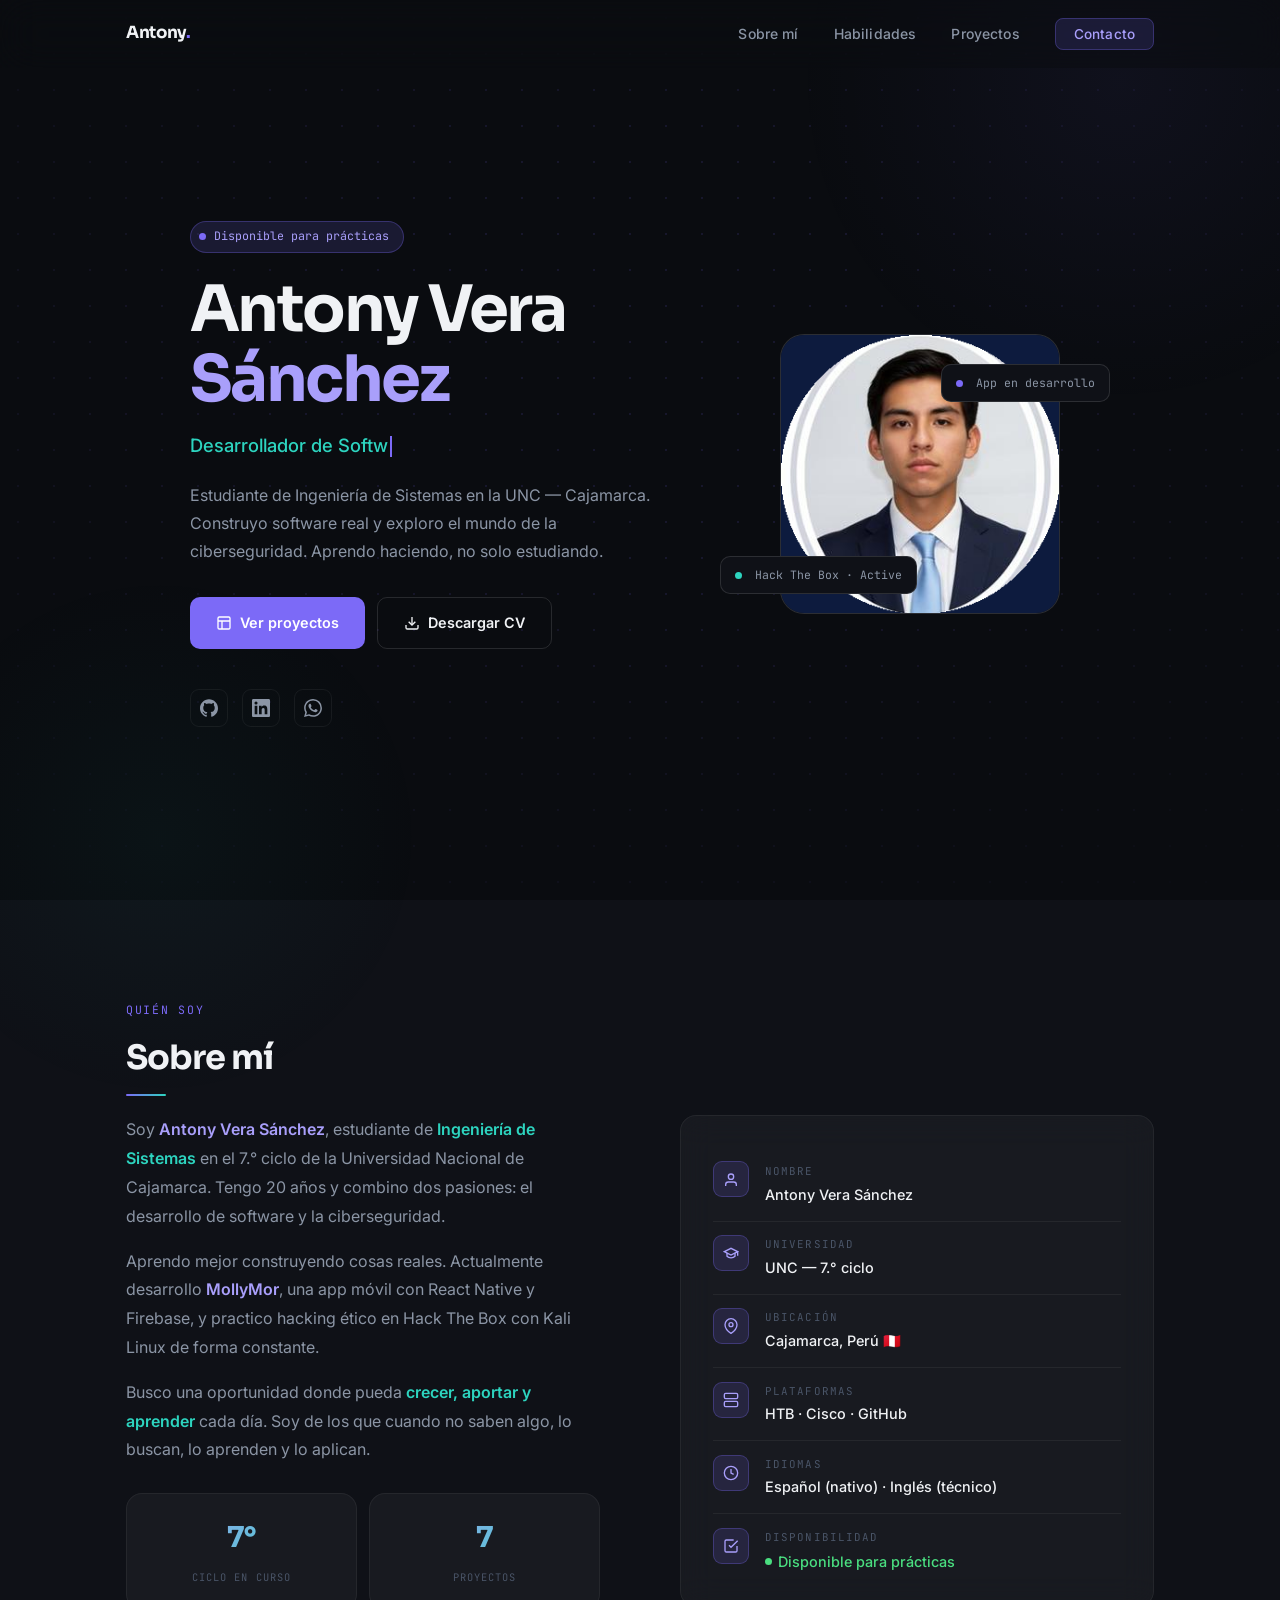
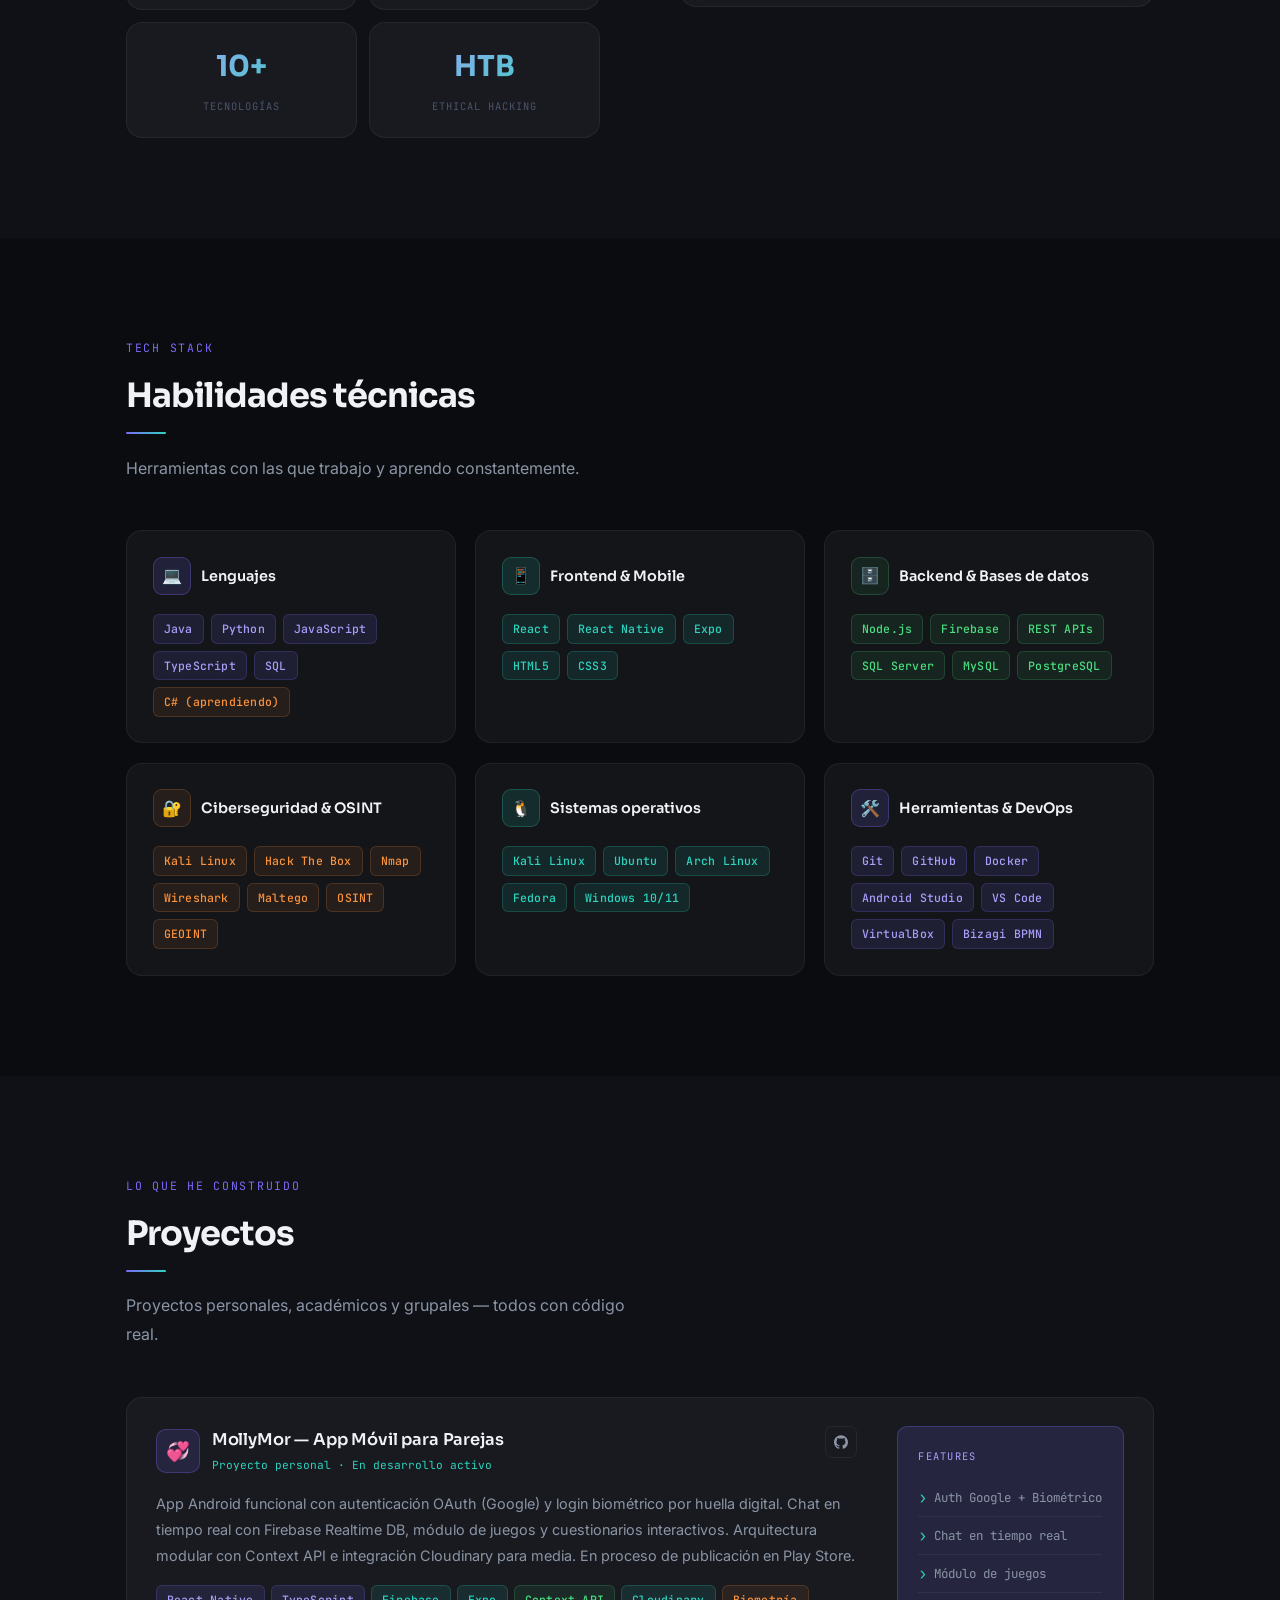
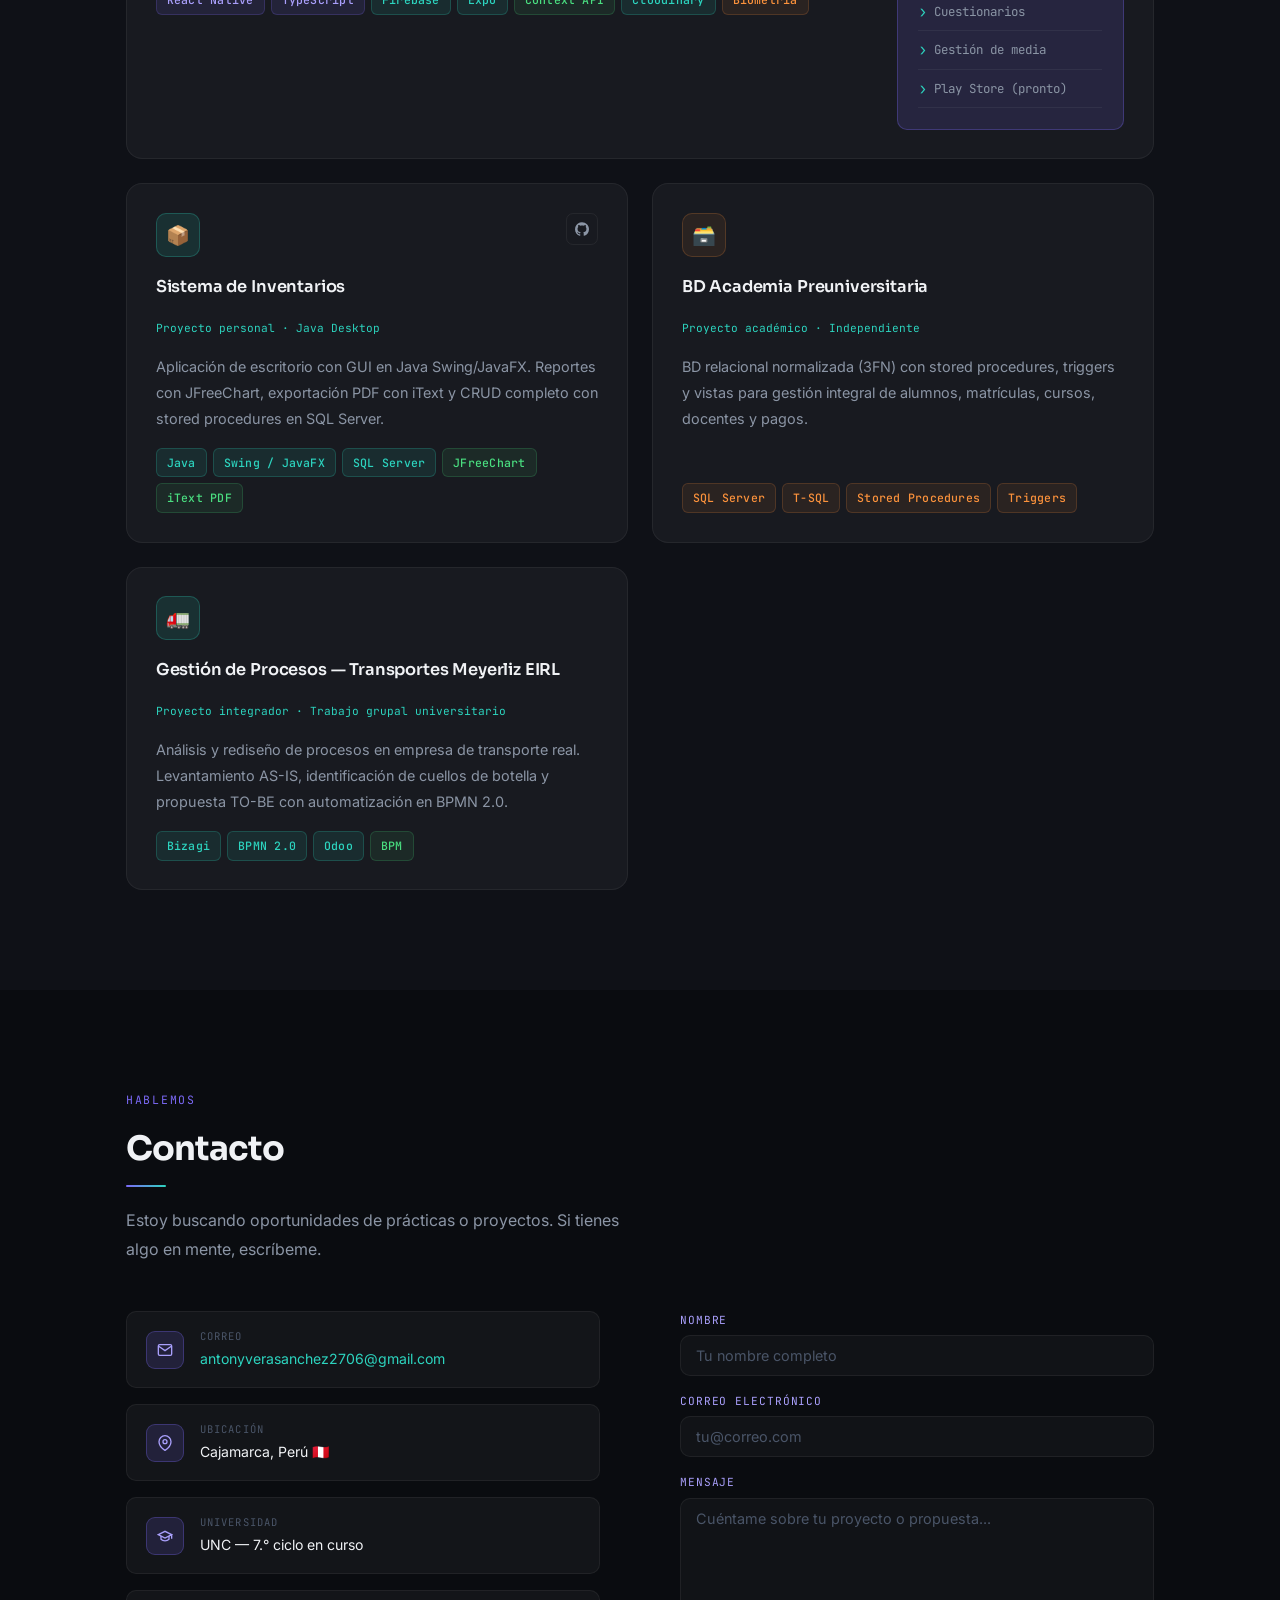
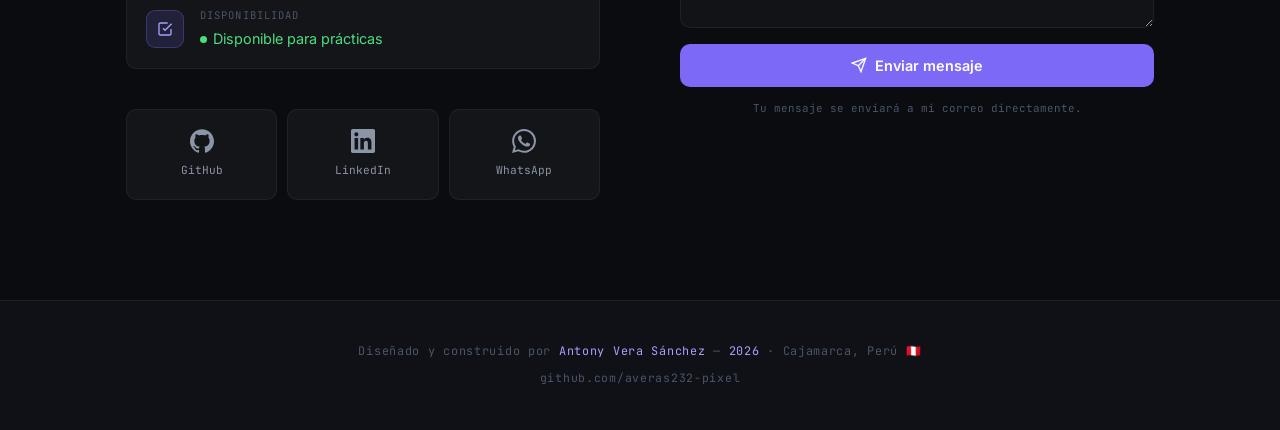
==== commit 644f0ed3: "fix: async fetch Formspree" ====
--- a/index.html
+++ b/index.html
@@ -1373,26 +1373,47 @@
     document.querySelectorAll('.reveal, .reveal-left, .reveal-right').forEach(el => obs.observe(el));
 
     /* ── FORM ── */
-    document.getElementById('contact-form').addEventListener('submit', function(e) {
-      e.preventDefault();
-      const st = document.getElementById('form-status');
-      const n = document.getElementById('name').value.trim();
-      const em = document.getElementById('email').value.trim();
-      const ms = document.getElementById('message').value.trim();
-      if (!n || !em || !ms) {
-        st.className = 'form-status err';
-        st.textContent = 'Por favor completa todos los campos.';
-        return;
-      }
-      if (!/^[^\s@]+@[^\s@]+\.[^\s@]+$/.test(em)) {
-        st.className = 'form-status err';
-        st.textContent = 'Ingresa un correo válido.';
-        return;
-      }
-      st.className = 'form-status ok';
-      st.textContent = '¡Mensaje enviado! Me pondré en contacto pronto.';
+    document.getElementById('contact-form').addEventListener('submit', async function(e) {
+  e.preventDefault();
+  const st = document.getElementById('form-status');
+  const n  = document.getElementById('name').value.trim();
+  const em = document.getElementById('email').value.trim();
+  const ms = document.getElementById('message').value.trim();
+
+  if (!n || !em || !ms) {
+    st.className = 'form-status err';
+    st.textContent = 'Por favor completa todos los campos.';
+    return;
+  }
+  if (!/^[^\s@]+@[^\s@]+\.[^\s@]+$/.test(em)) {
+    st.className = 'form-status err';
+    st.textContent = 'Ingresa un correo válido.';
+    return;
+  }
+
+  st.className = 'form-status ok';
+  st.textContent = 'Enviando...';
+
+  try {
+    const res = await fetch(this.action, {
+      method: 'POST',
+      headers: { 'Accept': 'application/json' },
+      body: new FormData(this)
+    });
+
+    if (res.ok) {
+      st.textContent = '¡Mensaje enviado! Te responderé pronto.';
       this.reset();
-    });
+    } else {
+      const data = await res.json();
+      st.className = 'form-status err';
+      st.textContent = data?.errors?.[0]?.message || 'Error al enviar. Intenta de nuevo.';
+    }
+  } catch {
+    st.className = 'form-status err';
+    st.textContent = 'Error de red. Verifica tu conexión.';
+  }
+});
   </script>
 </body>
 </html>
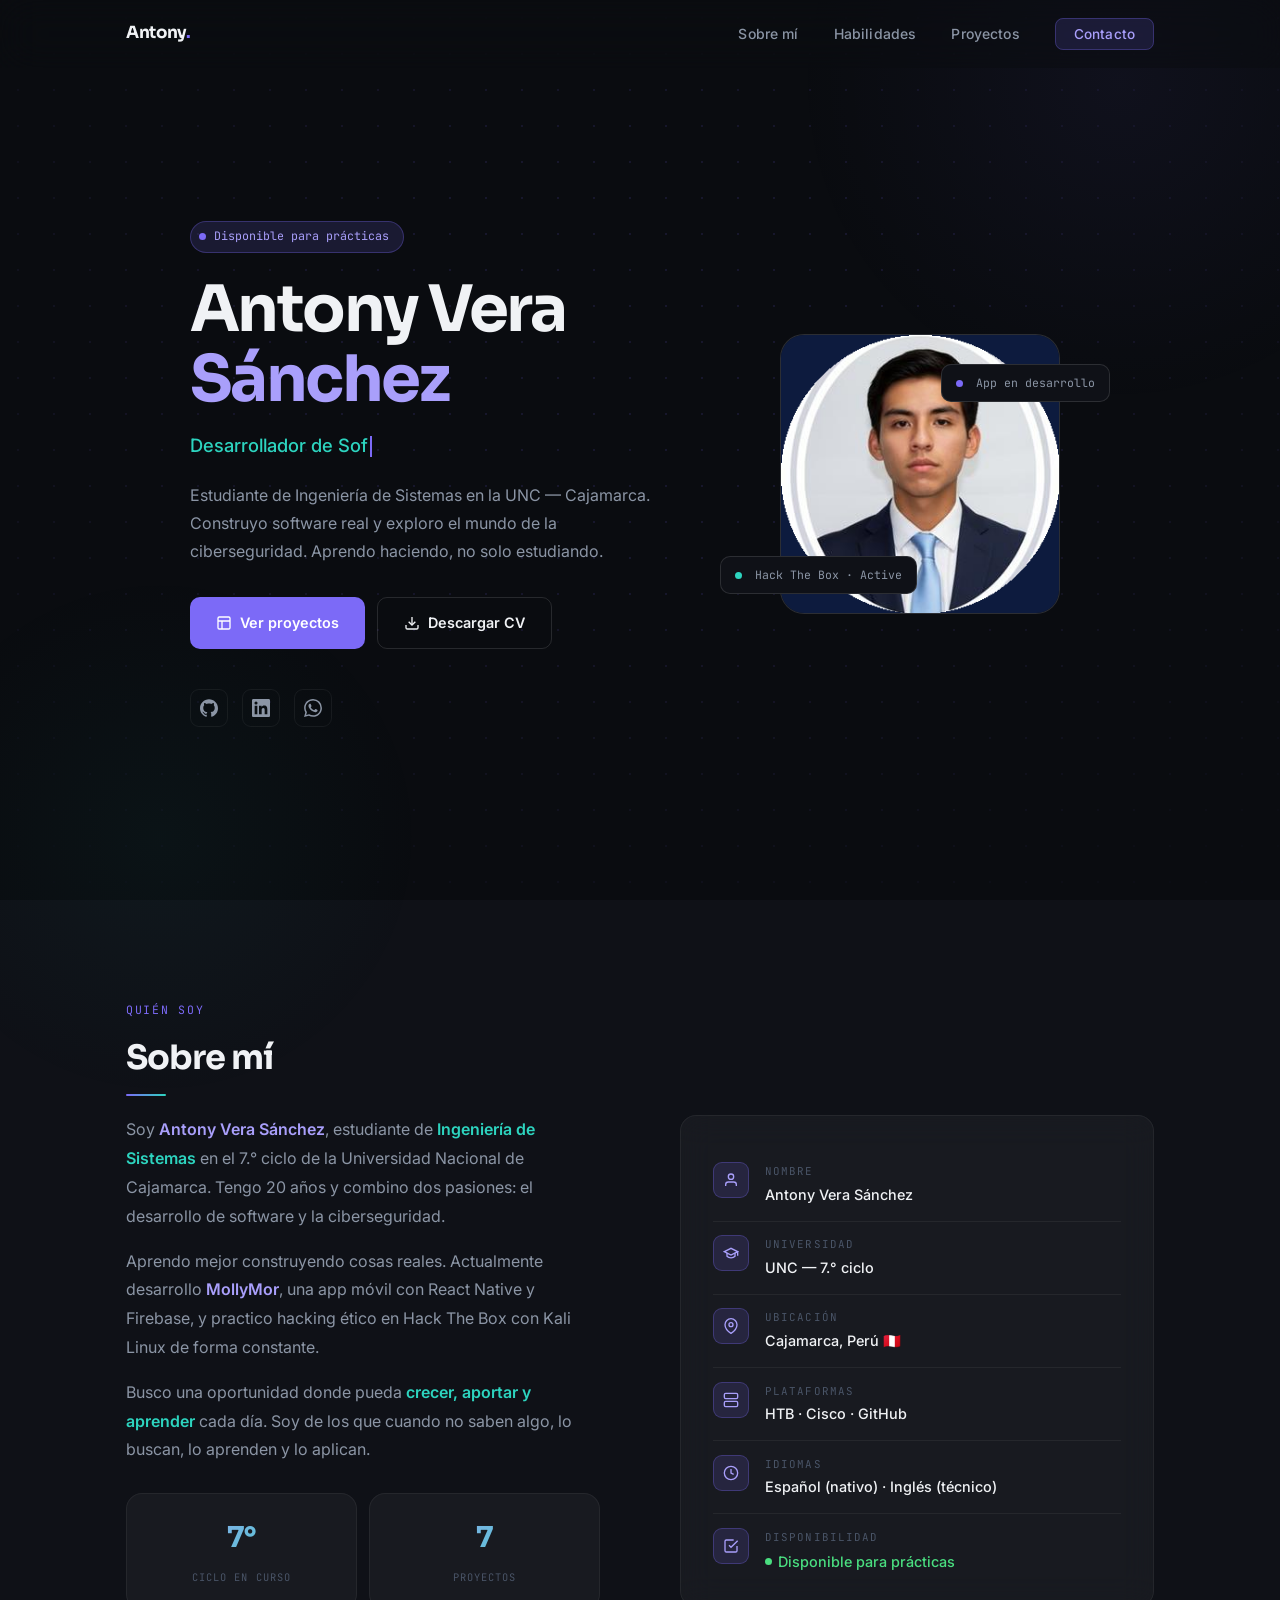
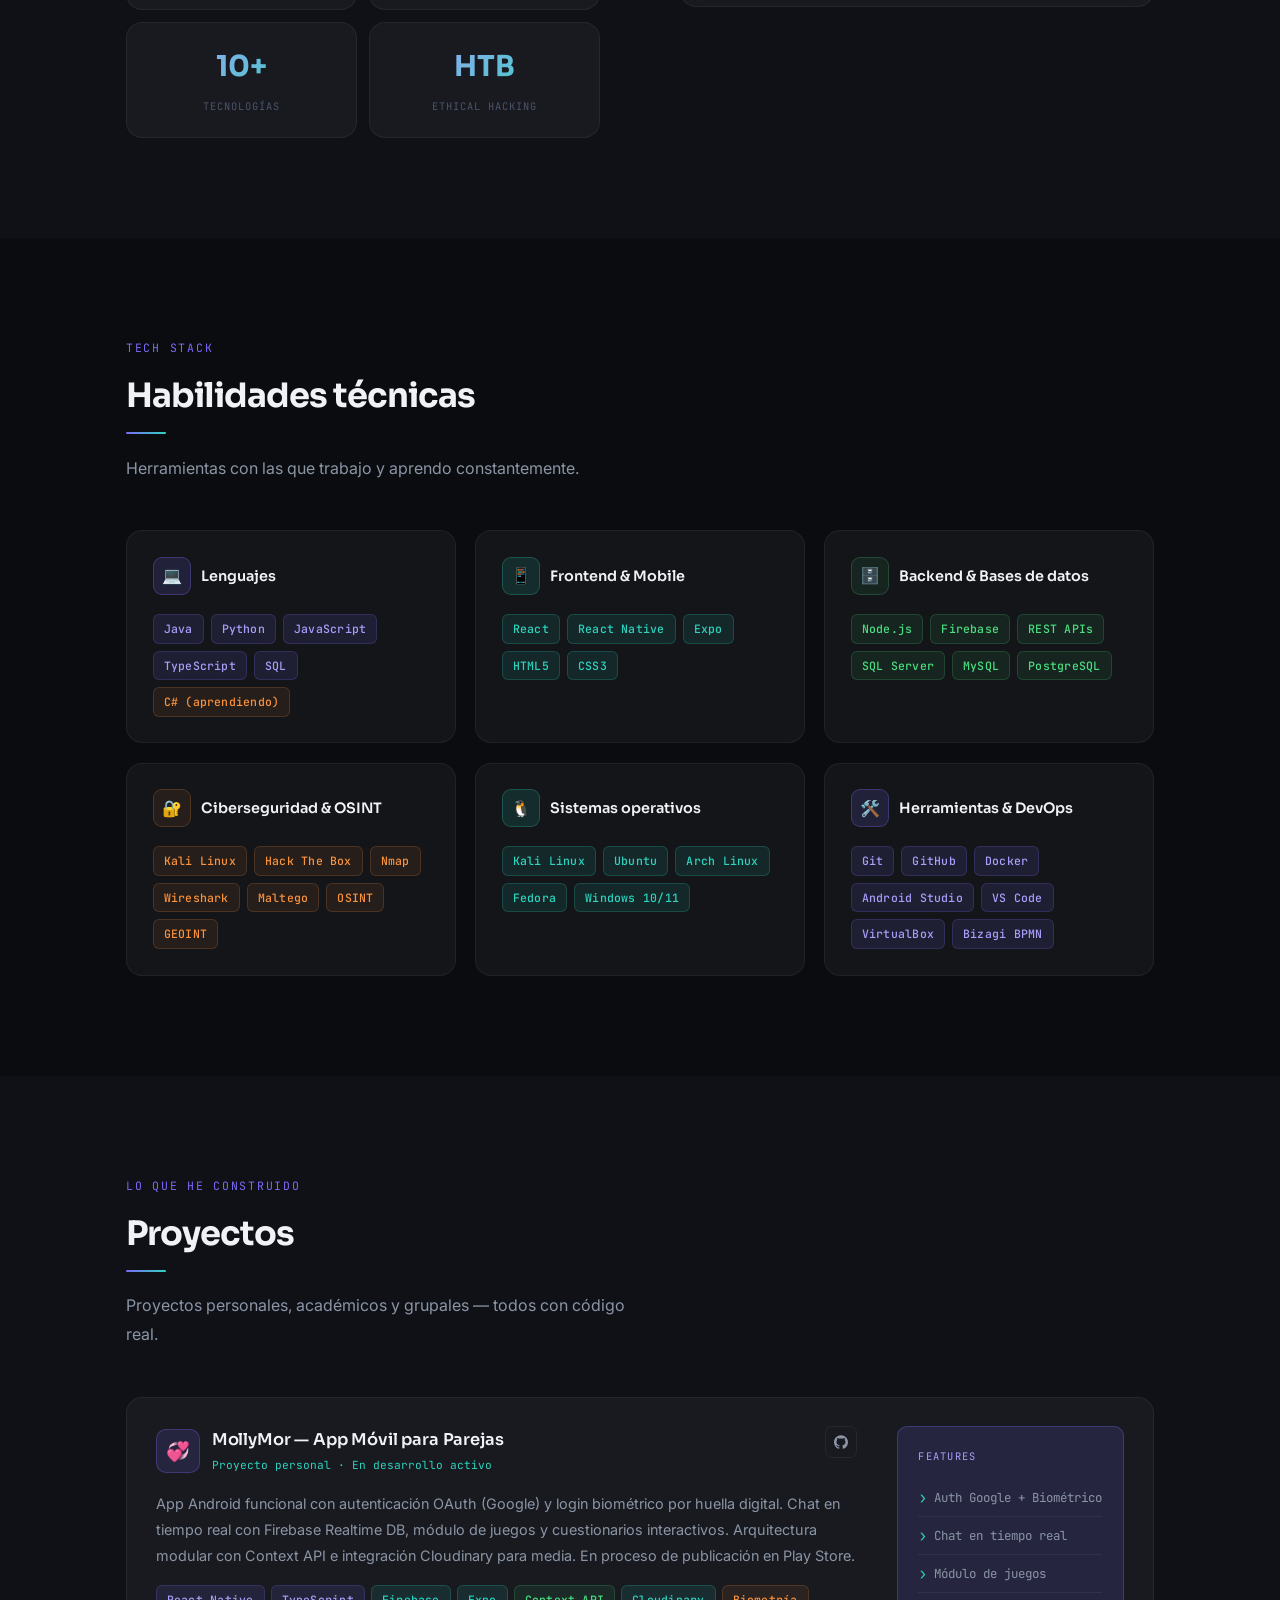
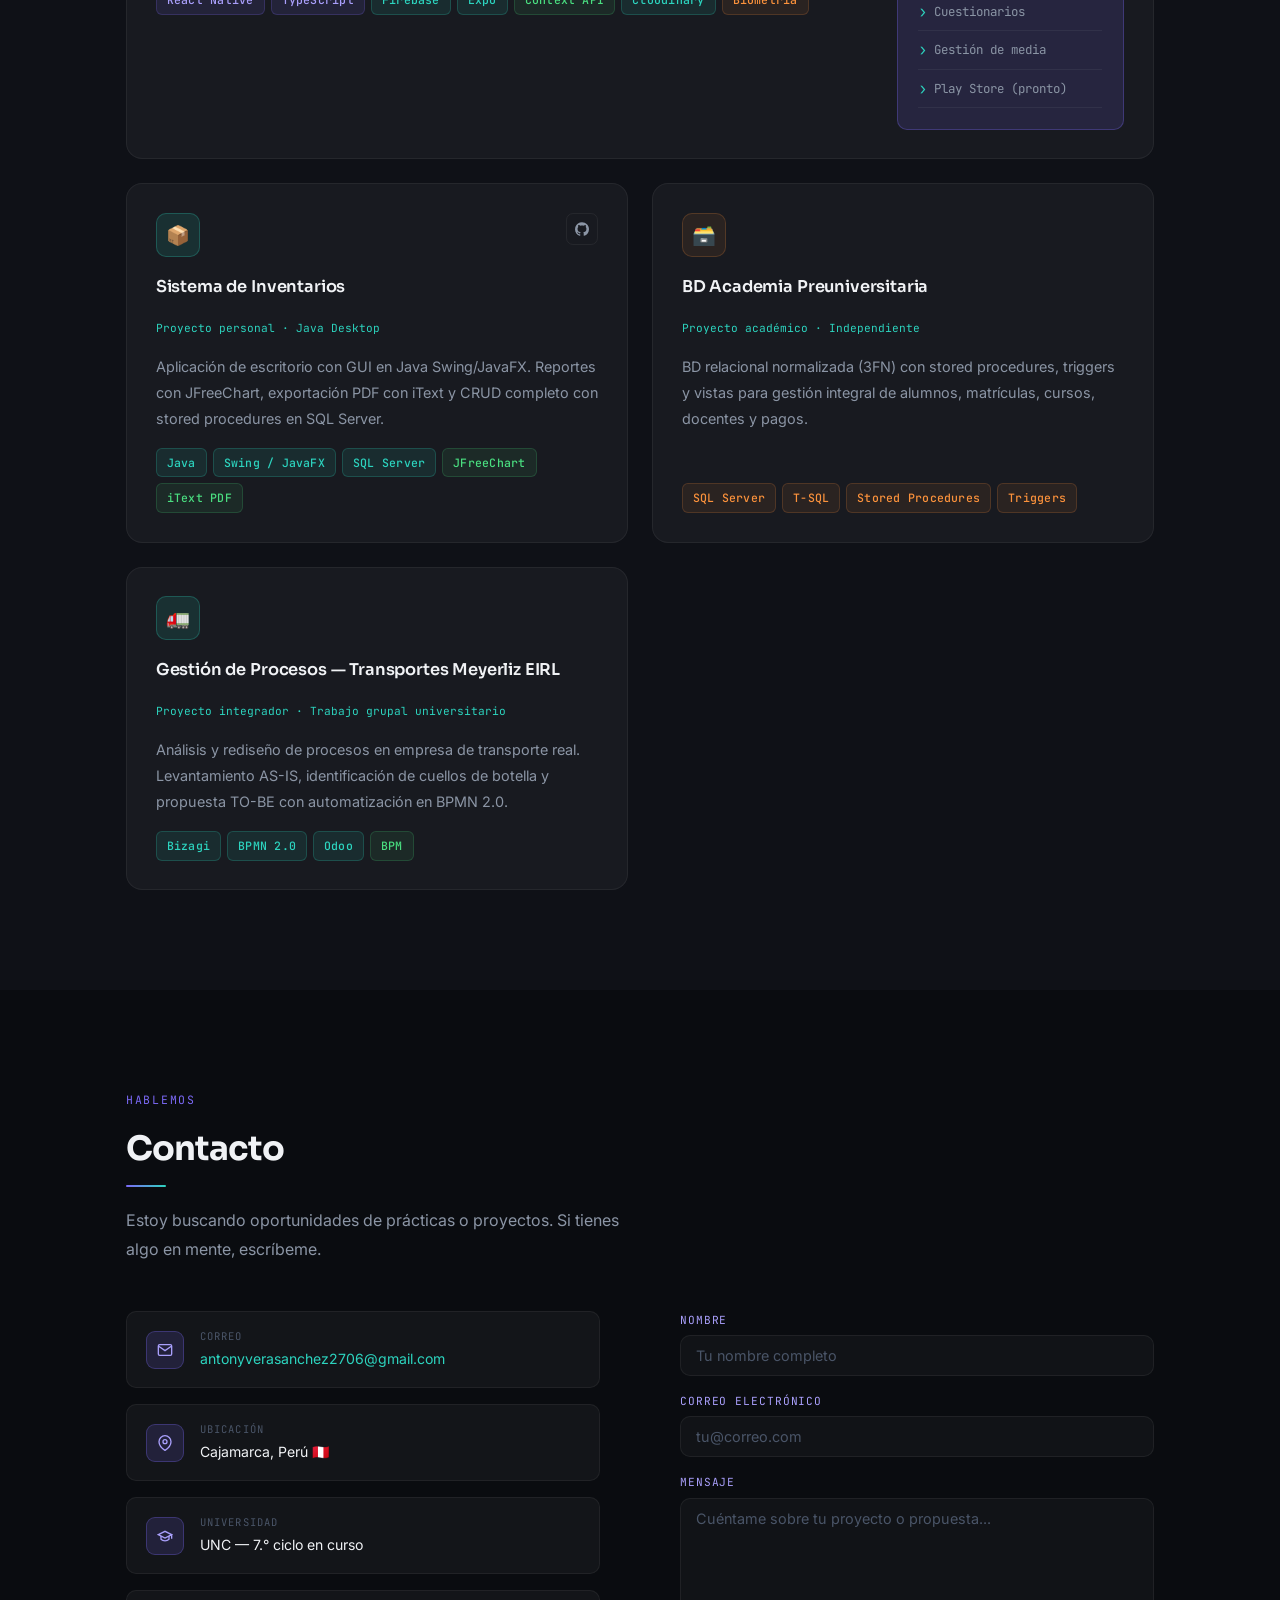
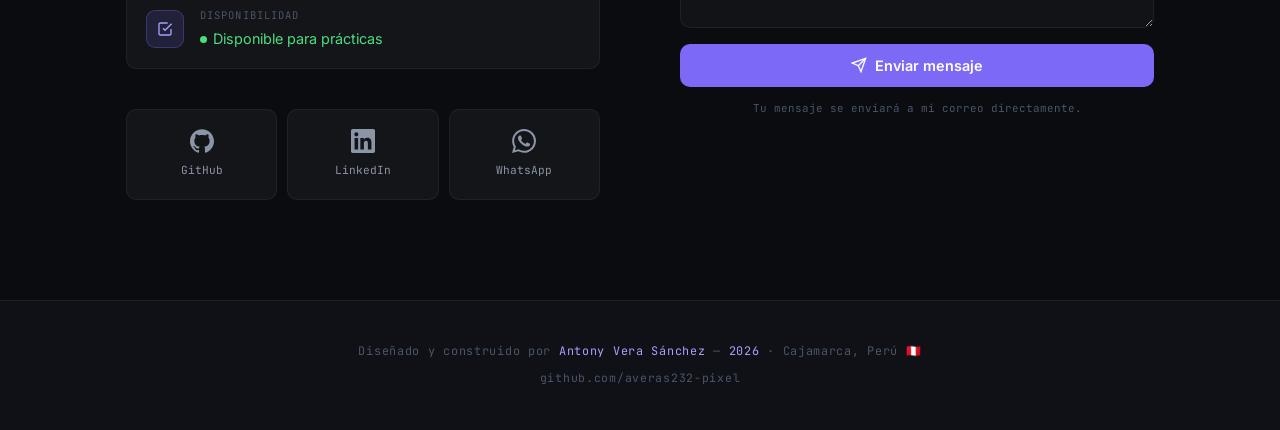
==== commit 3ef2ea58: "fix: enviar JSON a Formspree" ====
--- a/index.html
+++ b/index.html
@@ -1396,10 +1396,13 @@
 
   try {
     const res = await fetch(this.action, {
-      method: 'POST',
-      headers: { 'Accept': 'application/json' },
-      body: new FormData(this)
-    });
+  method: 'POST',
+  headers: {
+    'Accept': 'application/json',
+    'Content-Type': 'application/json'
+  },
+  body: JSON.stringify({ name: n, email: em, message: ms })
+});
 
     if (res.ok) {
       st.textContent = '¡Mensaje enviado! Te responderé pronto.';
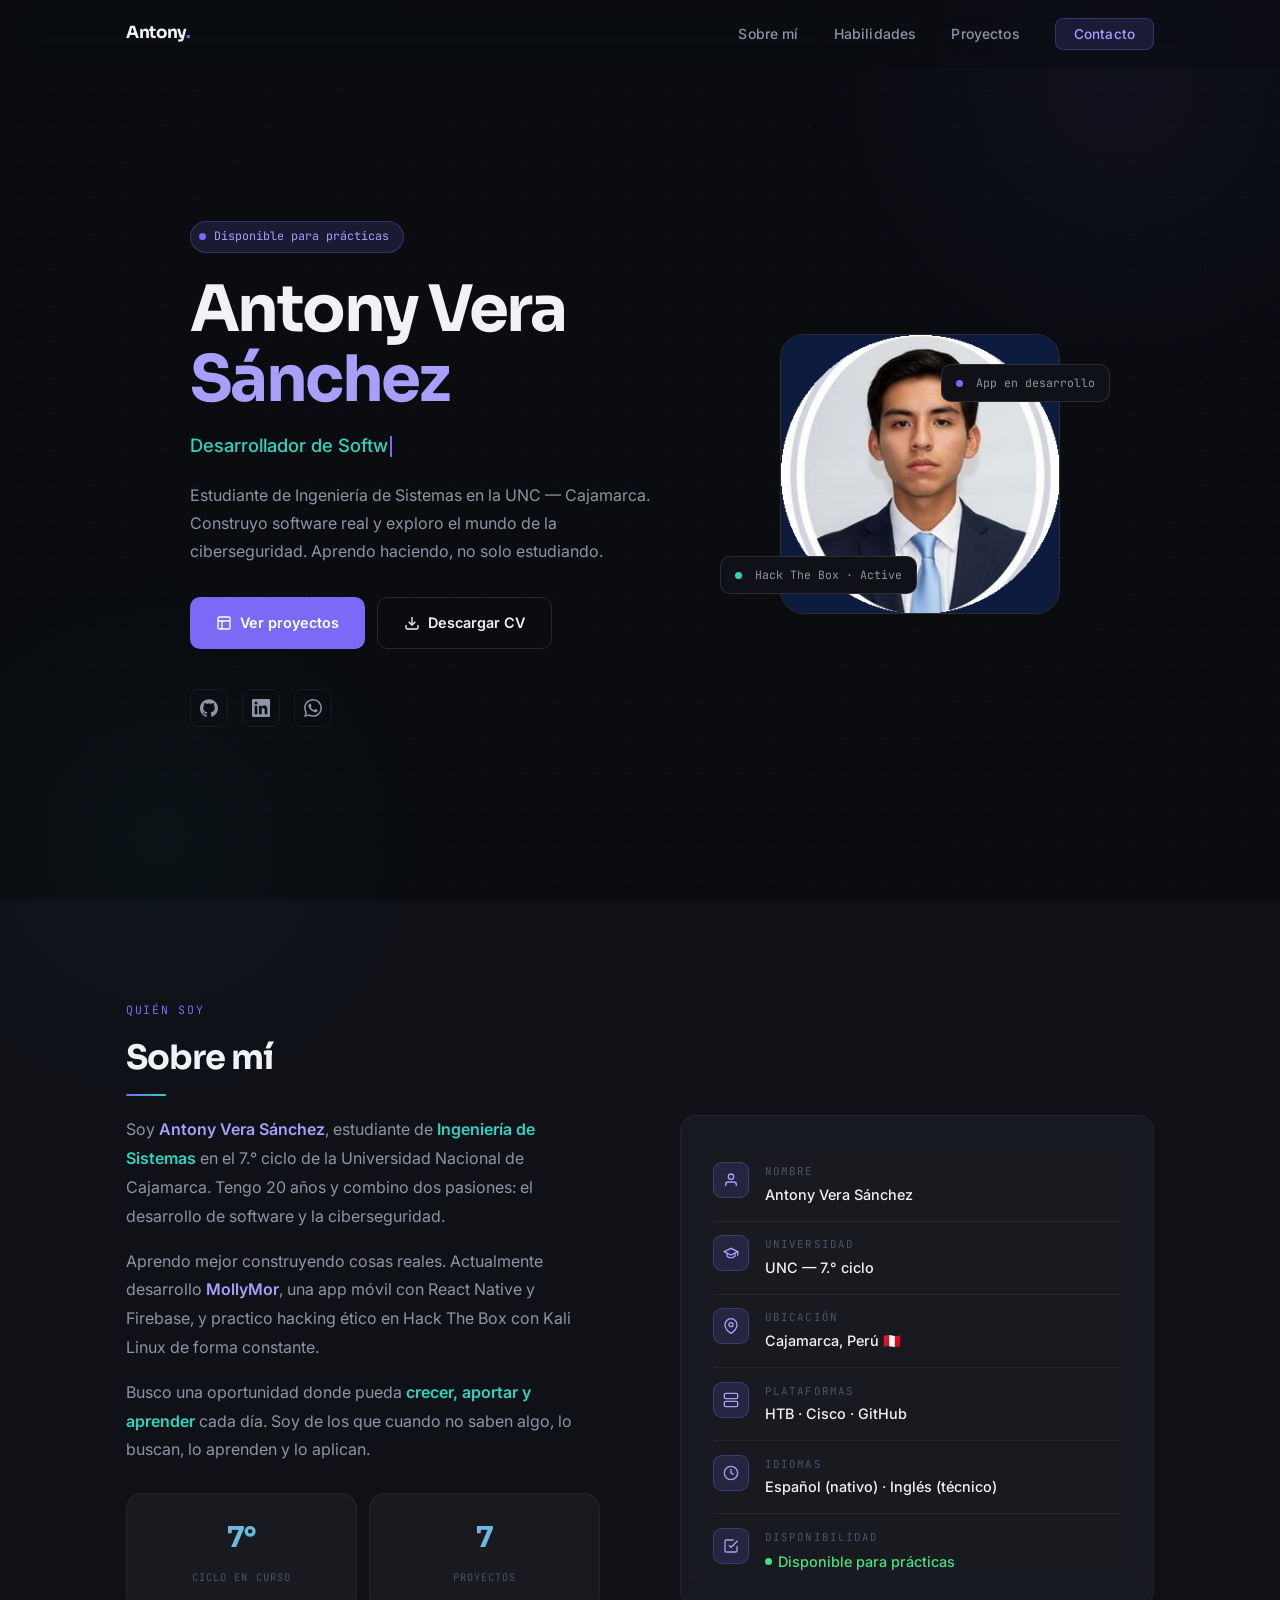
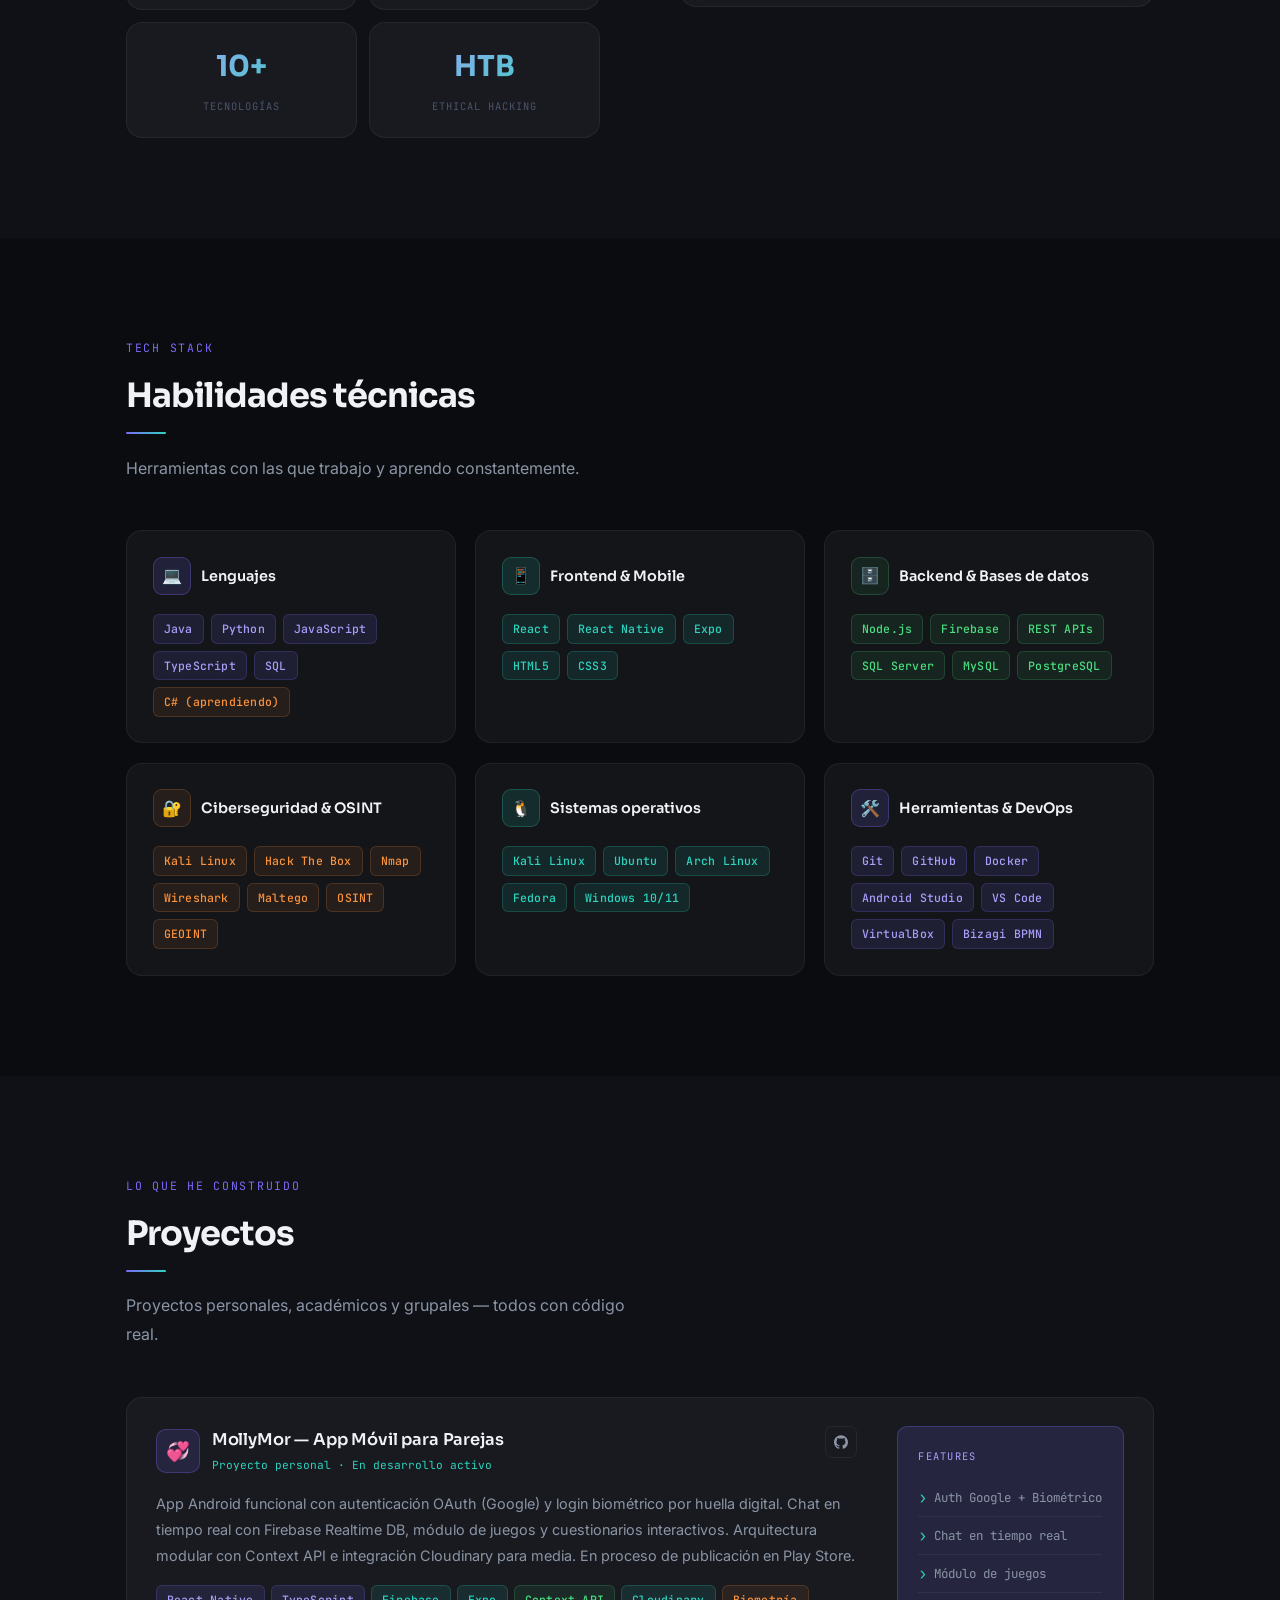
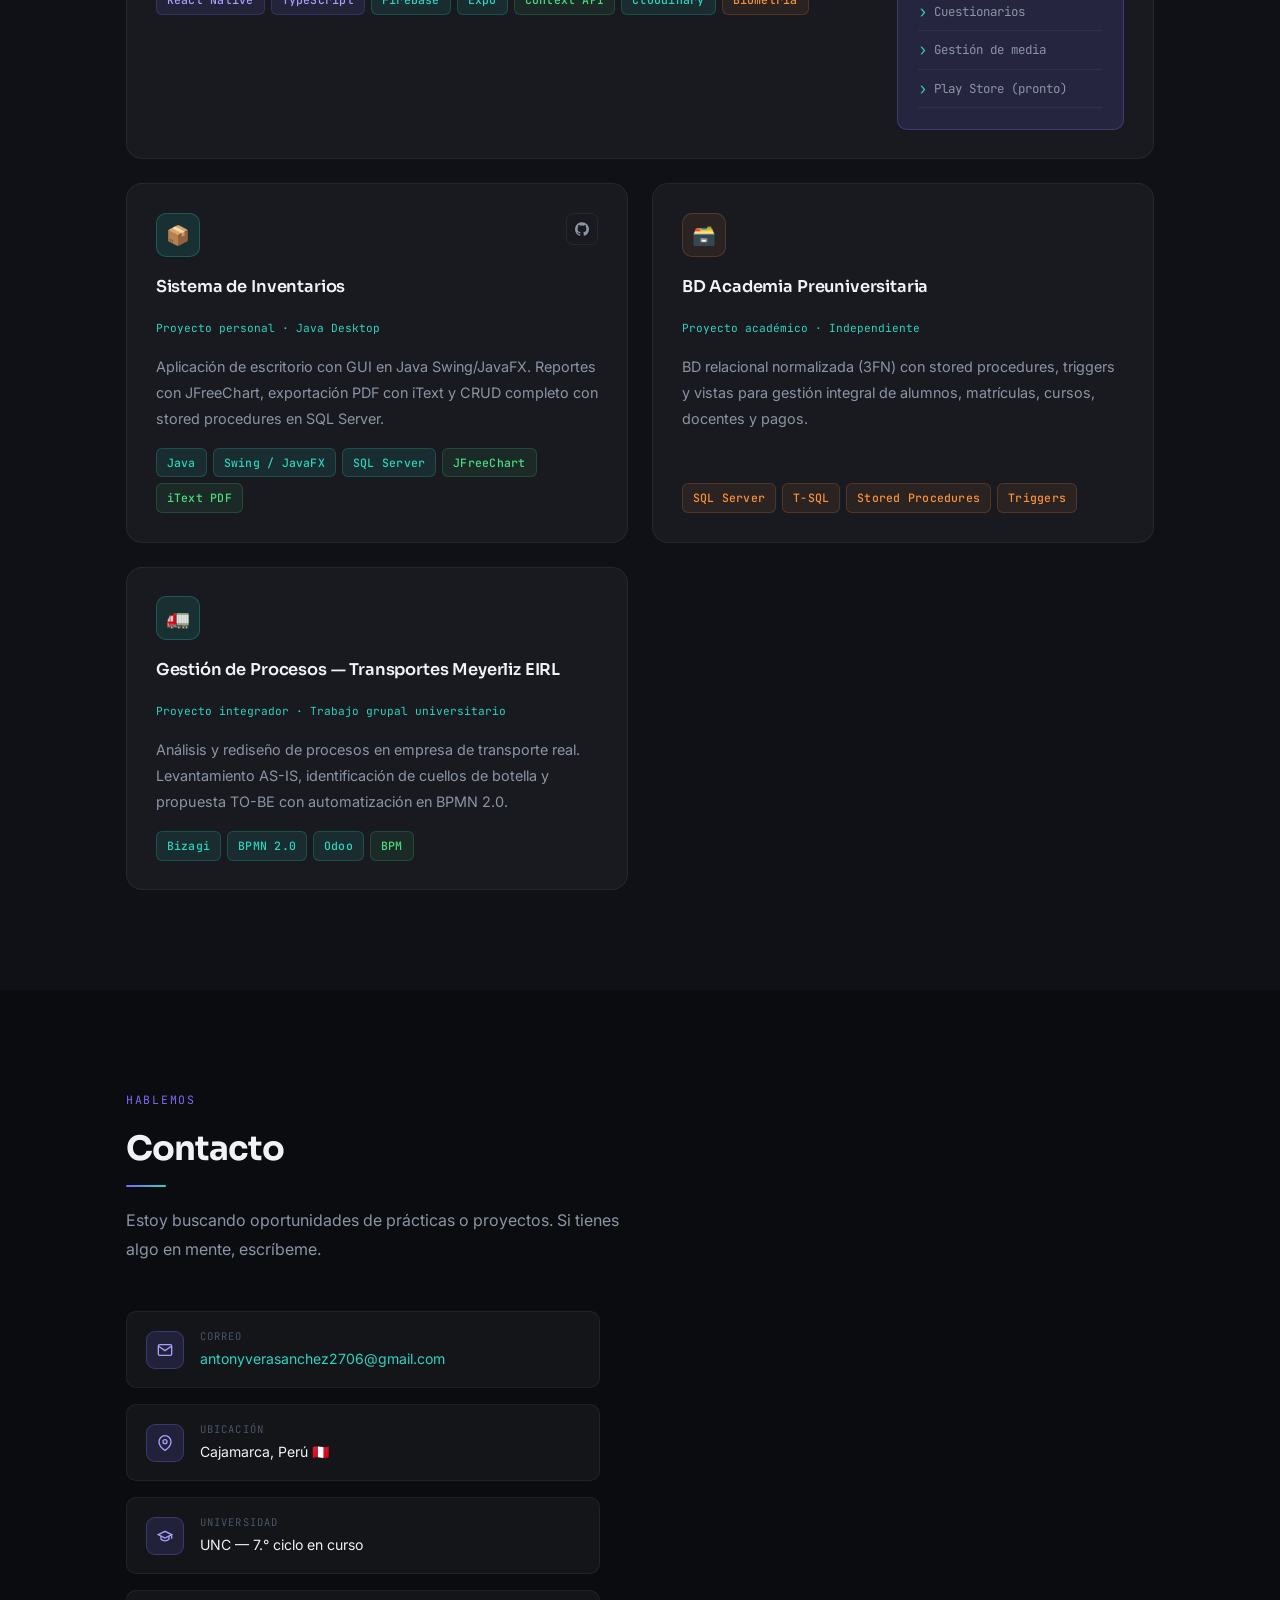
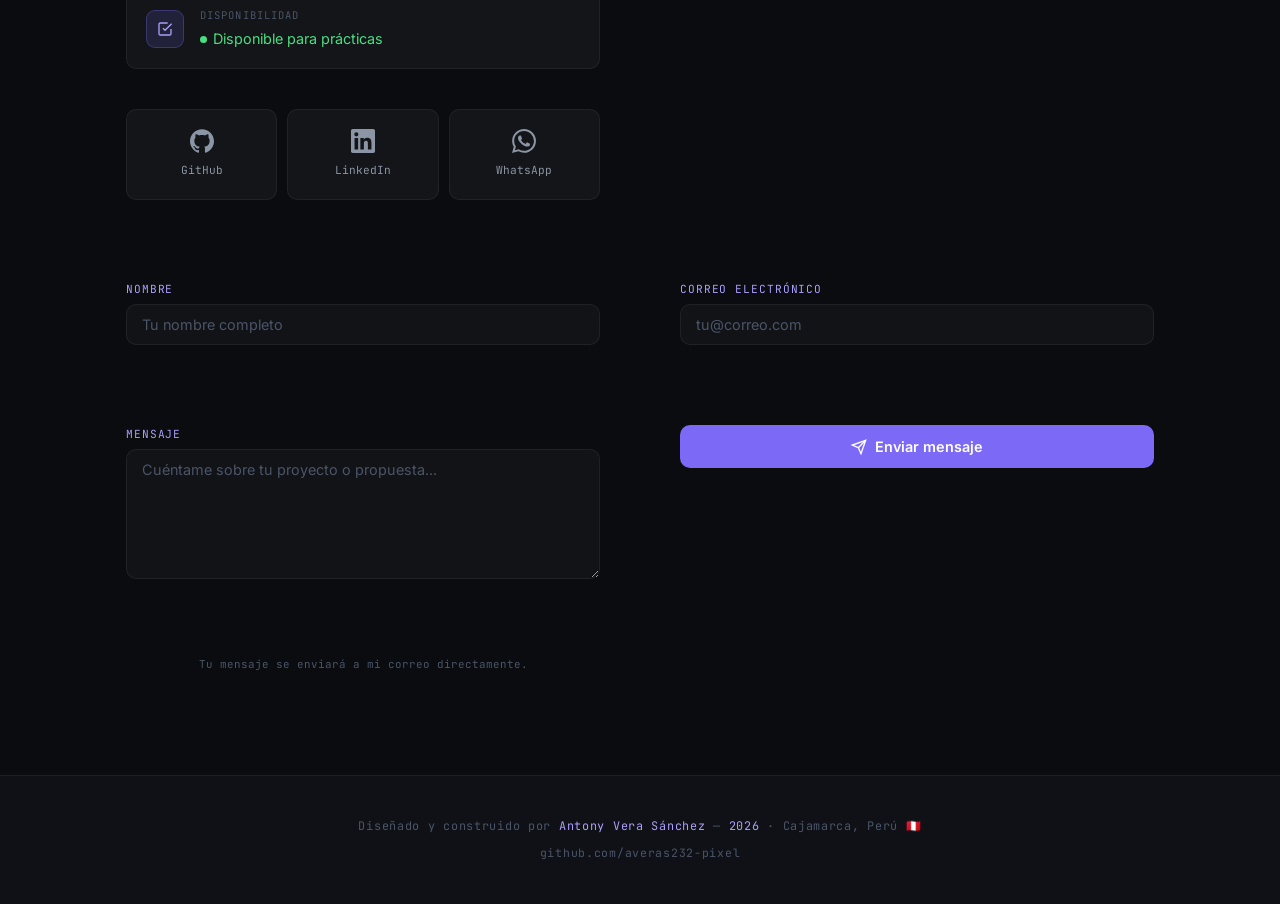
==== commit 4cbbc533: "fix: agregar action y method al form" ====
--- a/index.html
+++ b/index.html
@@ -1277,7 +1277,7 @@
           </div>
         </div>
 
-        <form class="contact-form reveal-right d1" id="contact-form" novalidate>
+        <form class="contact-form reveal-right d1" id="contact-form" action="https://formspree.io/f/mzdqavll" method="POST" novalidate></form>
           <div class="form-group">
             <label for="name">Nombre</label>
             <input type="text" id="name" name="name" placeholder="Tu nombre completo" autocomplete="name" maxlength="100" required />
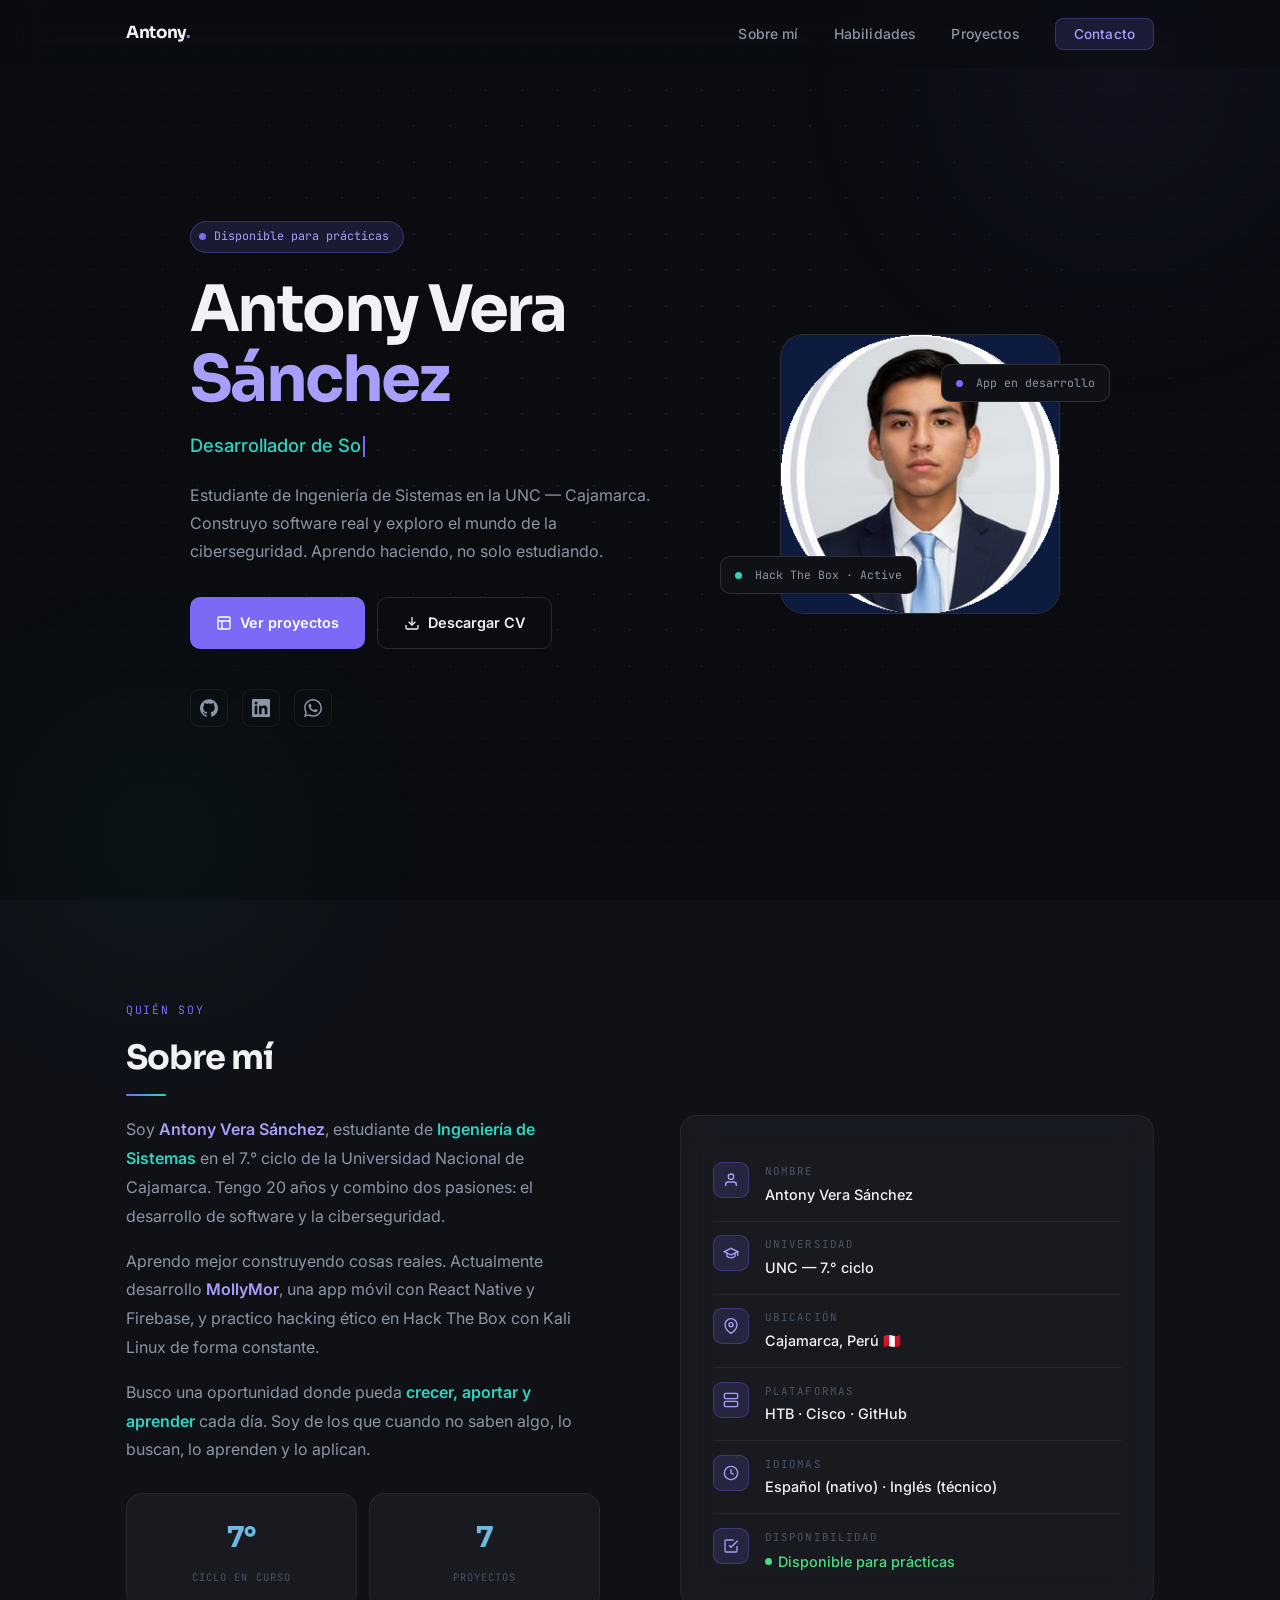
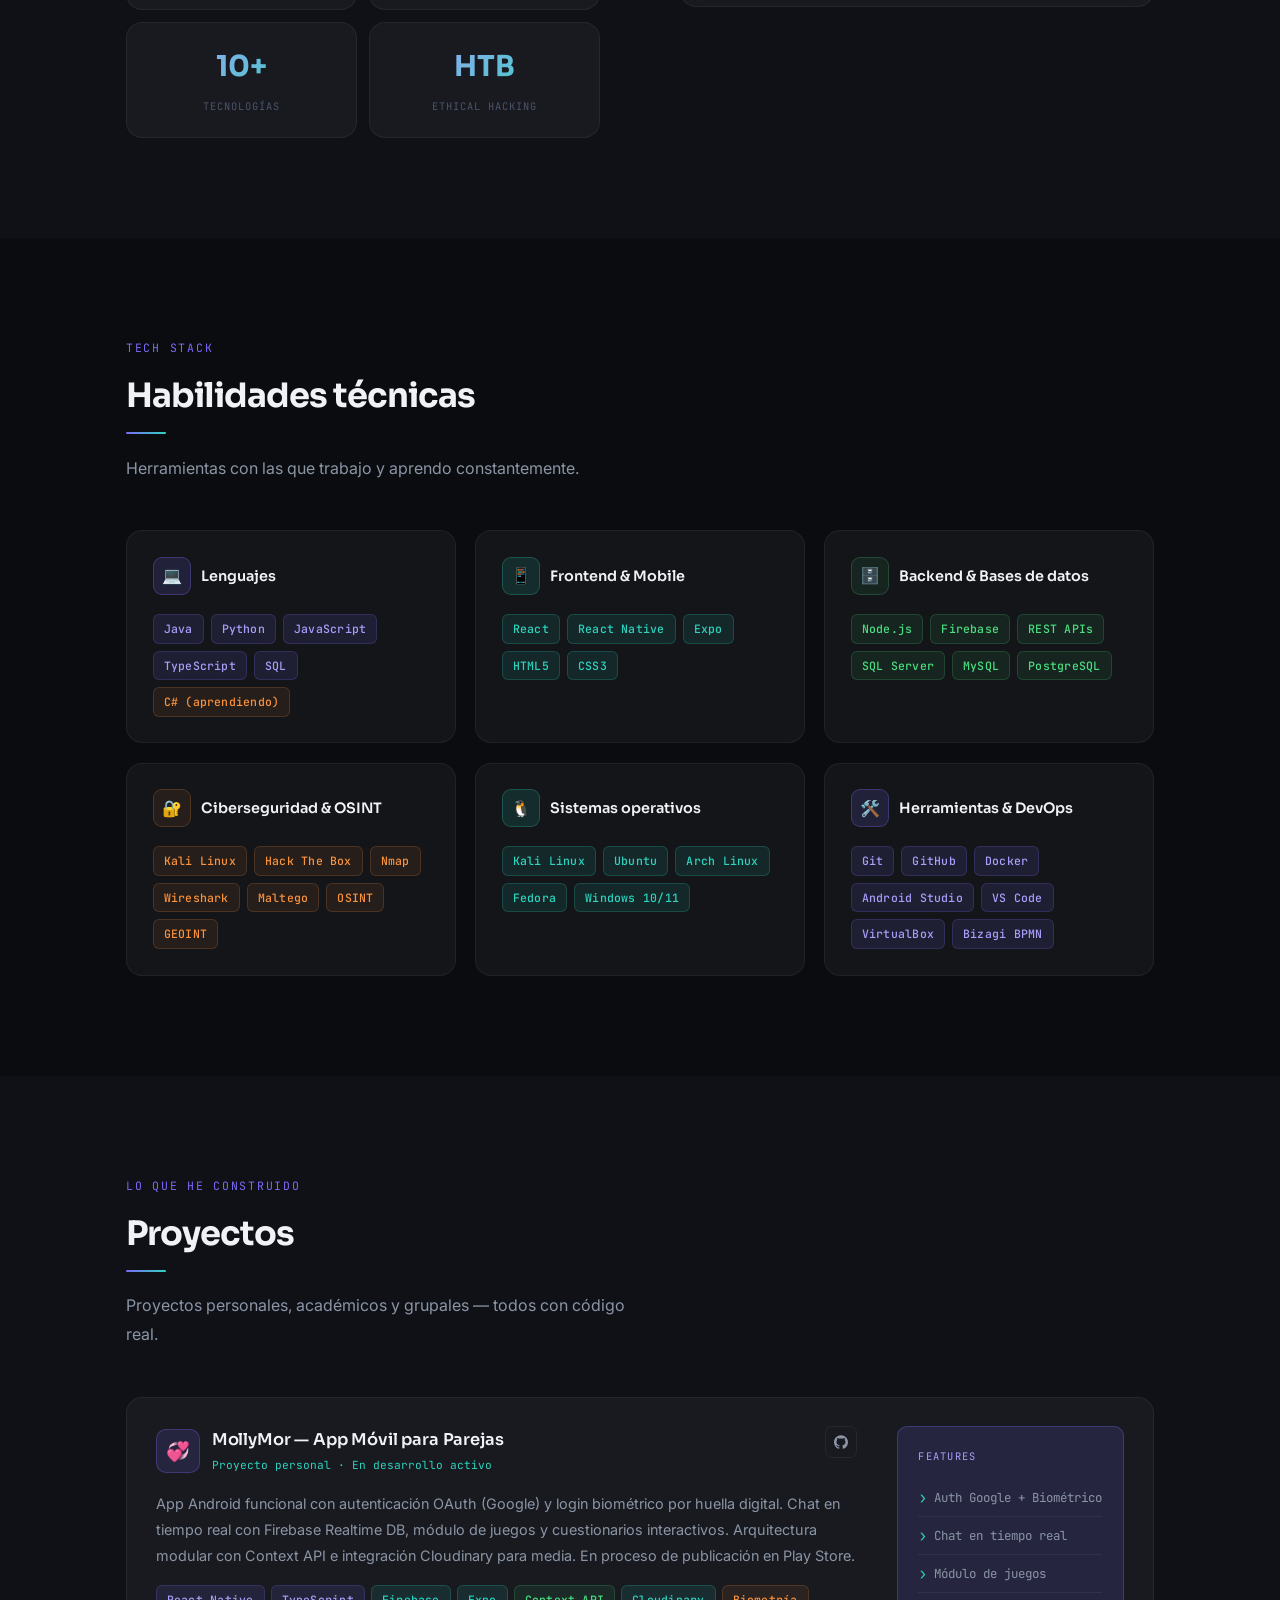
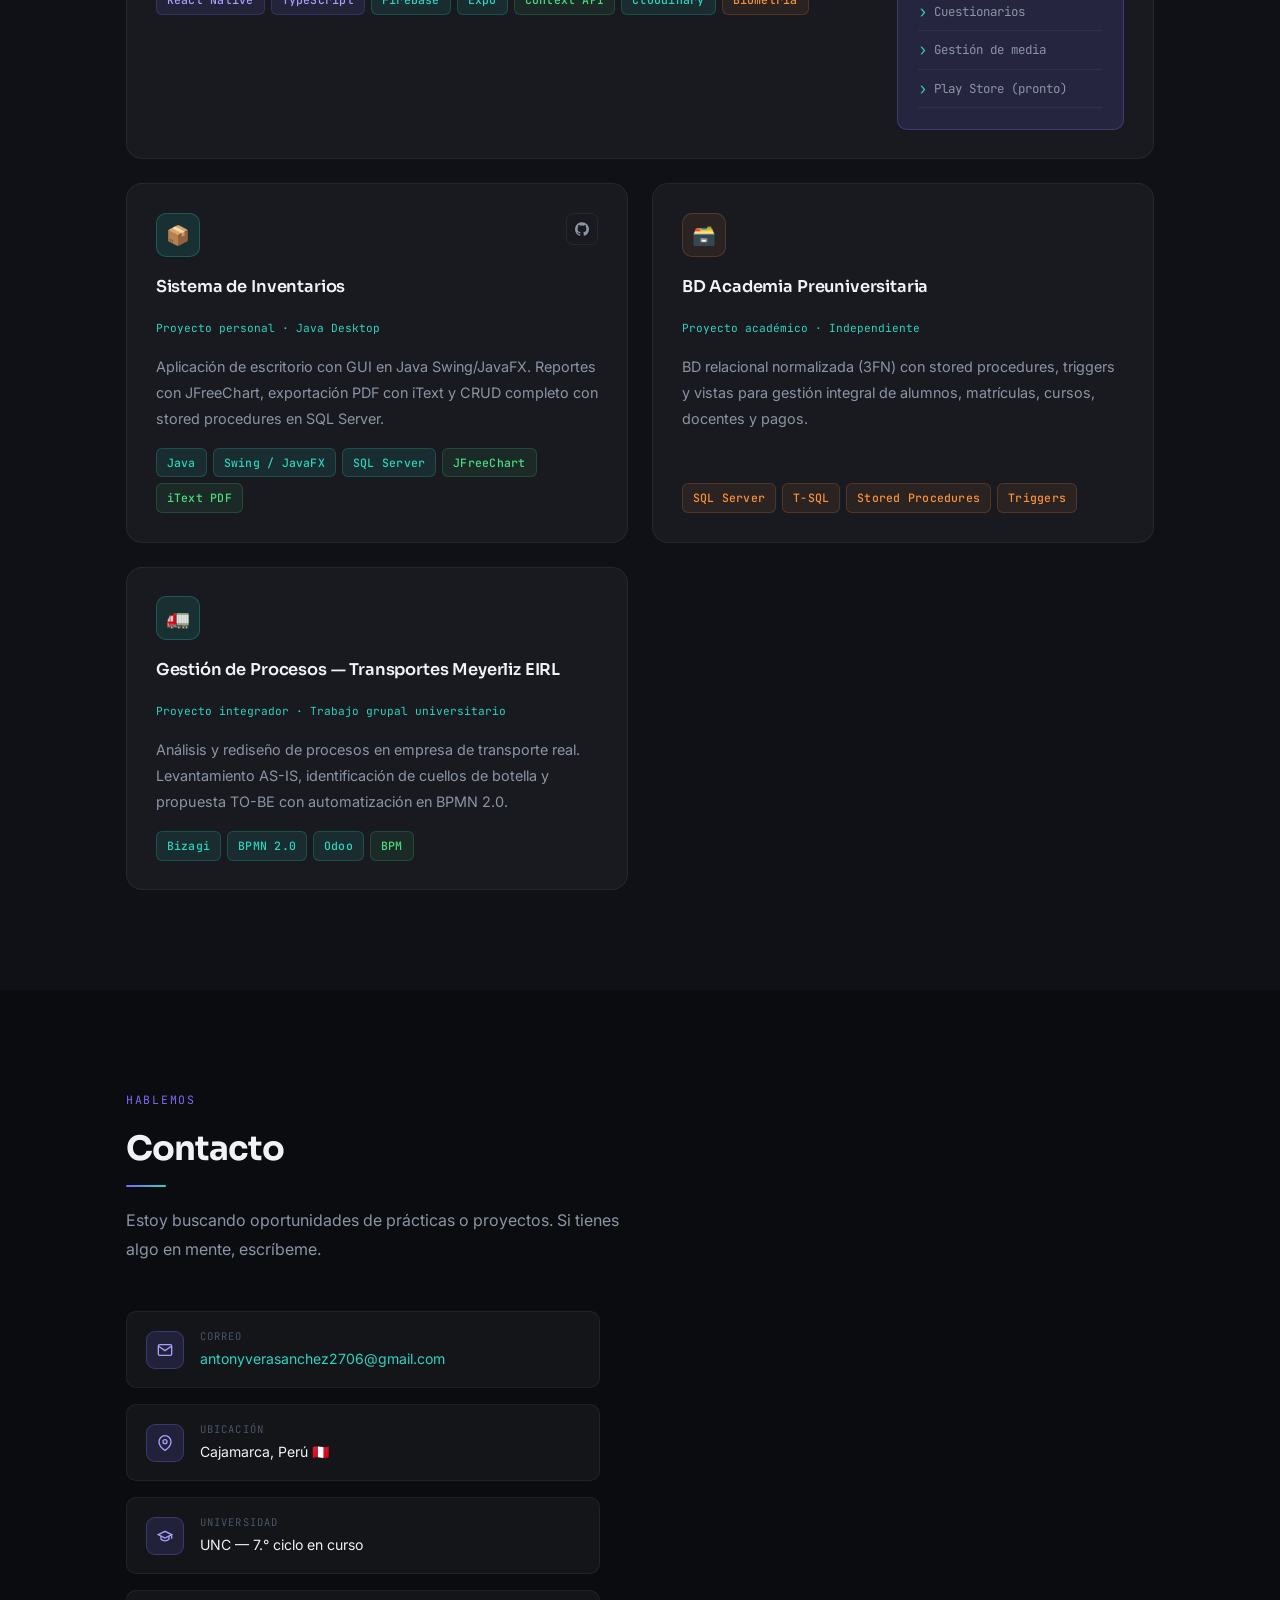
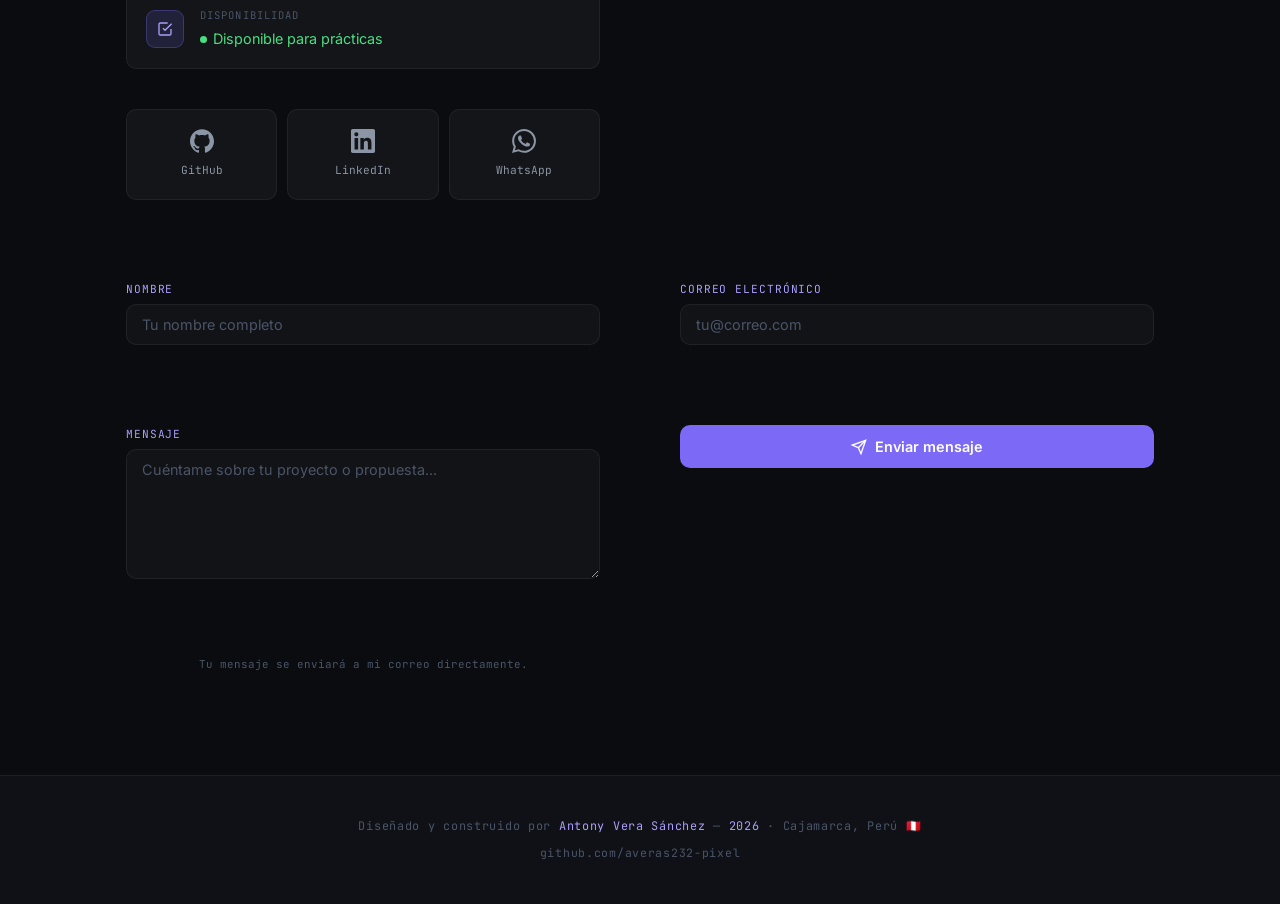
==== commit 8a1b984b: "fix: mensaje exito formulario + agregar CV" ====
--- a/index.html
+++ b/index.html
@@ -1405,8 +1405,10 @@
 });
 
     if (res.ok) {
-      st.textContent = '¡Mensaje enviado! Te responderé pronto.';
-      this.reset();
+  st.className = 'form-status ok';
+  st.style.display = 'block';
+  st.textContent = '¡Mensaje enviado! Te responderé pronto.';
+  this.reset();
     } else {
       const data = await res.json();
       st.className = 'form-status err';
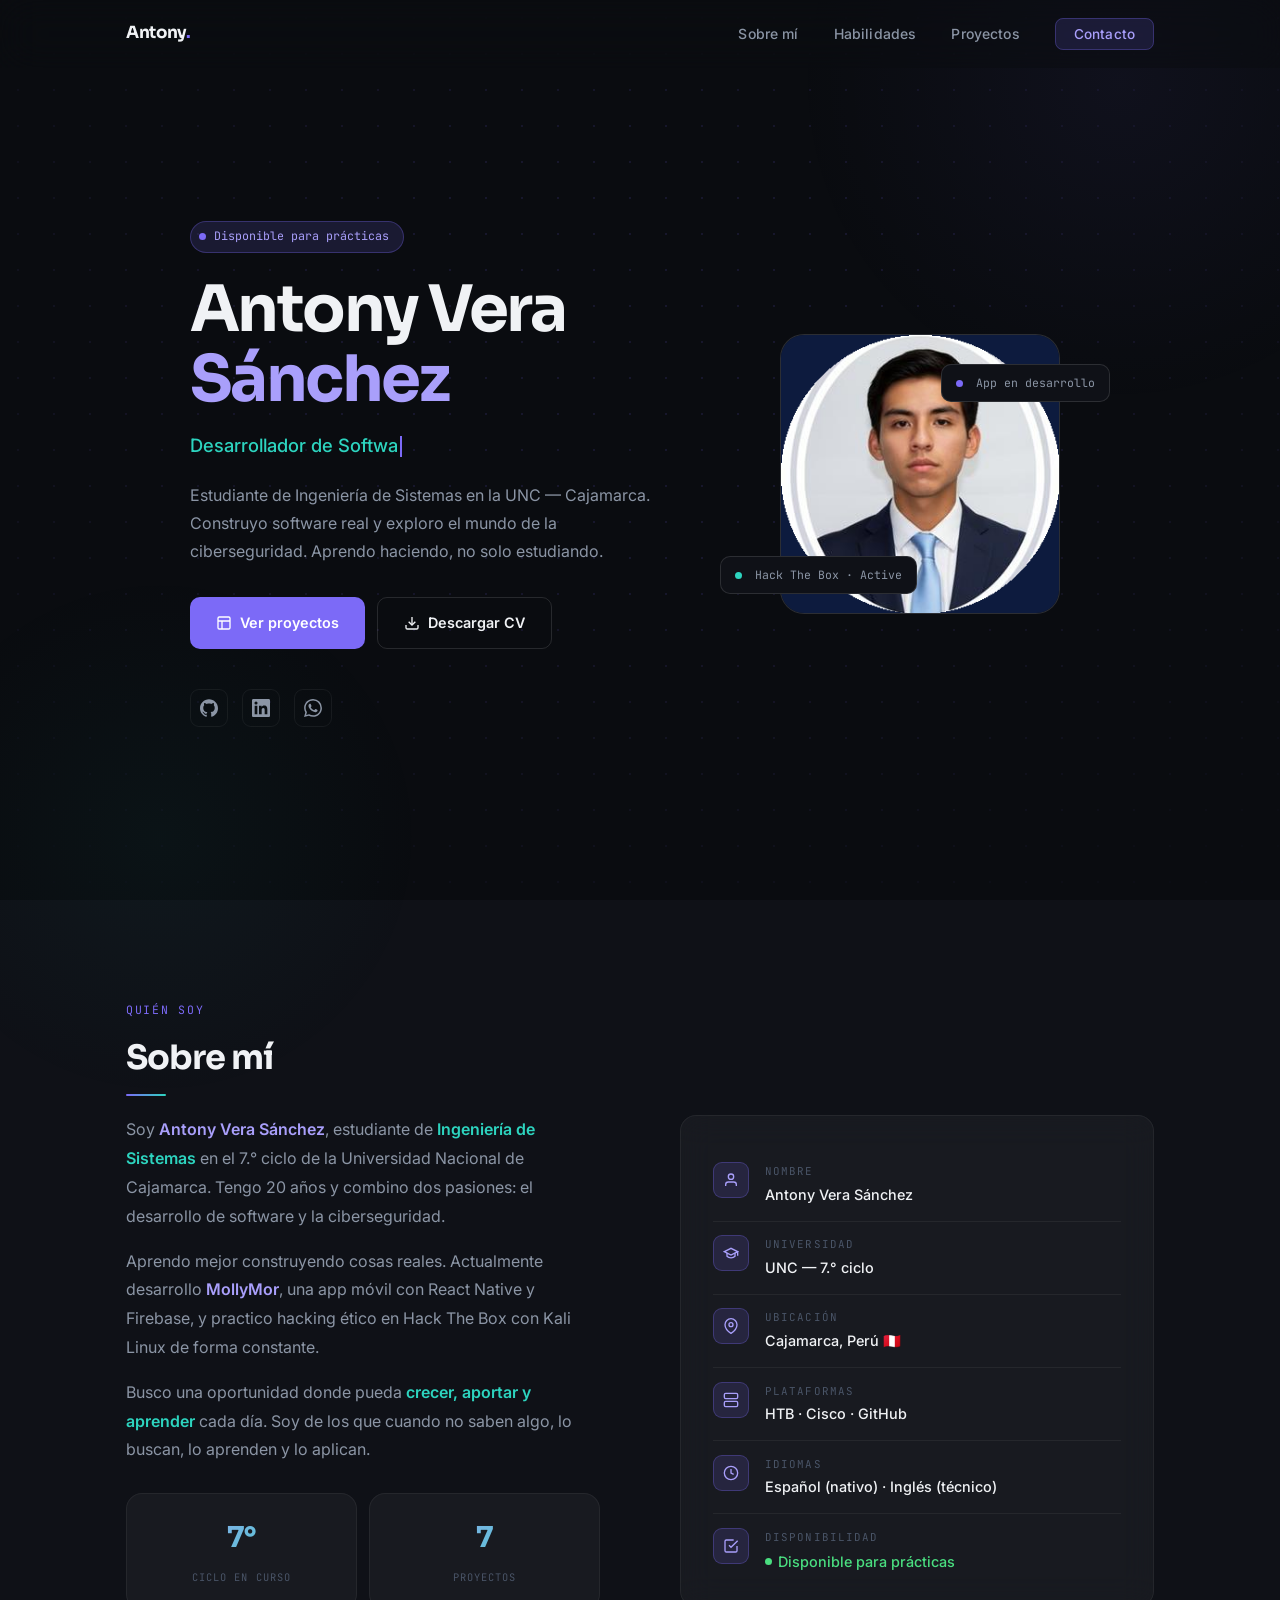
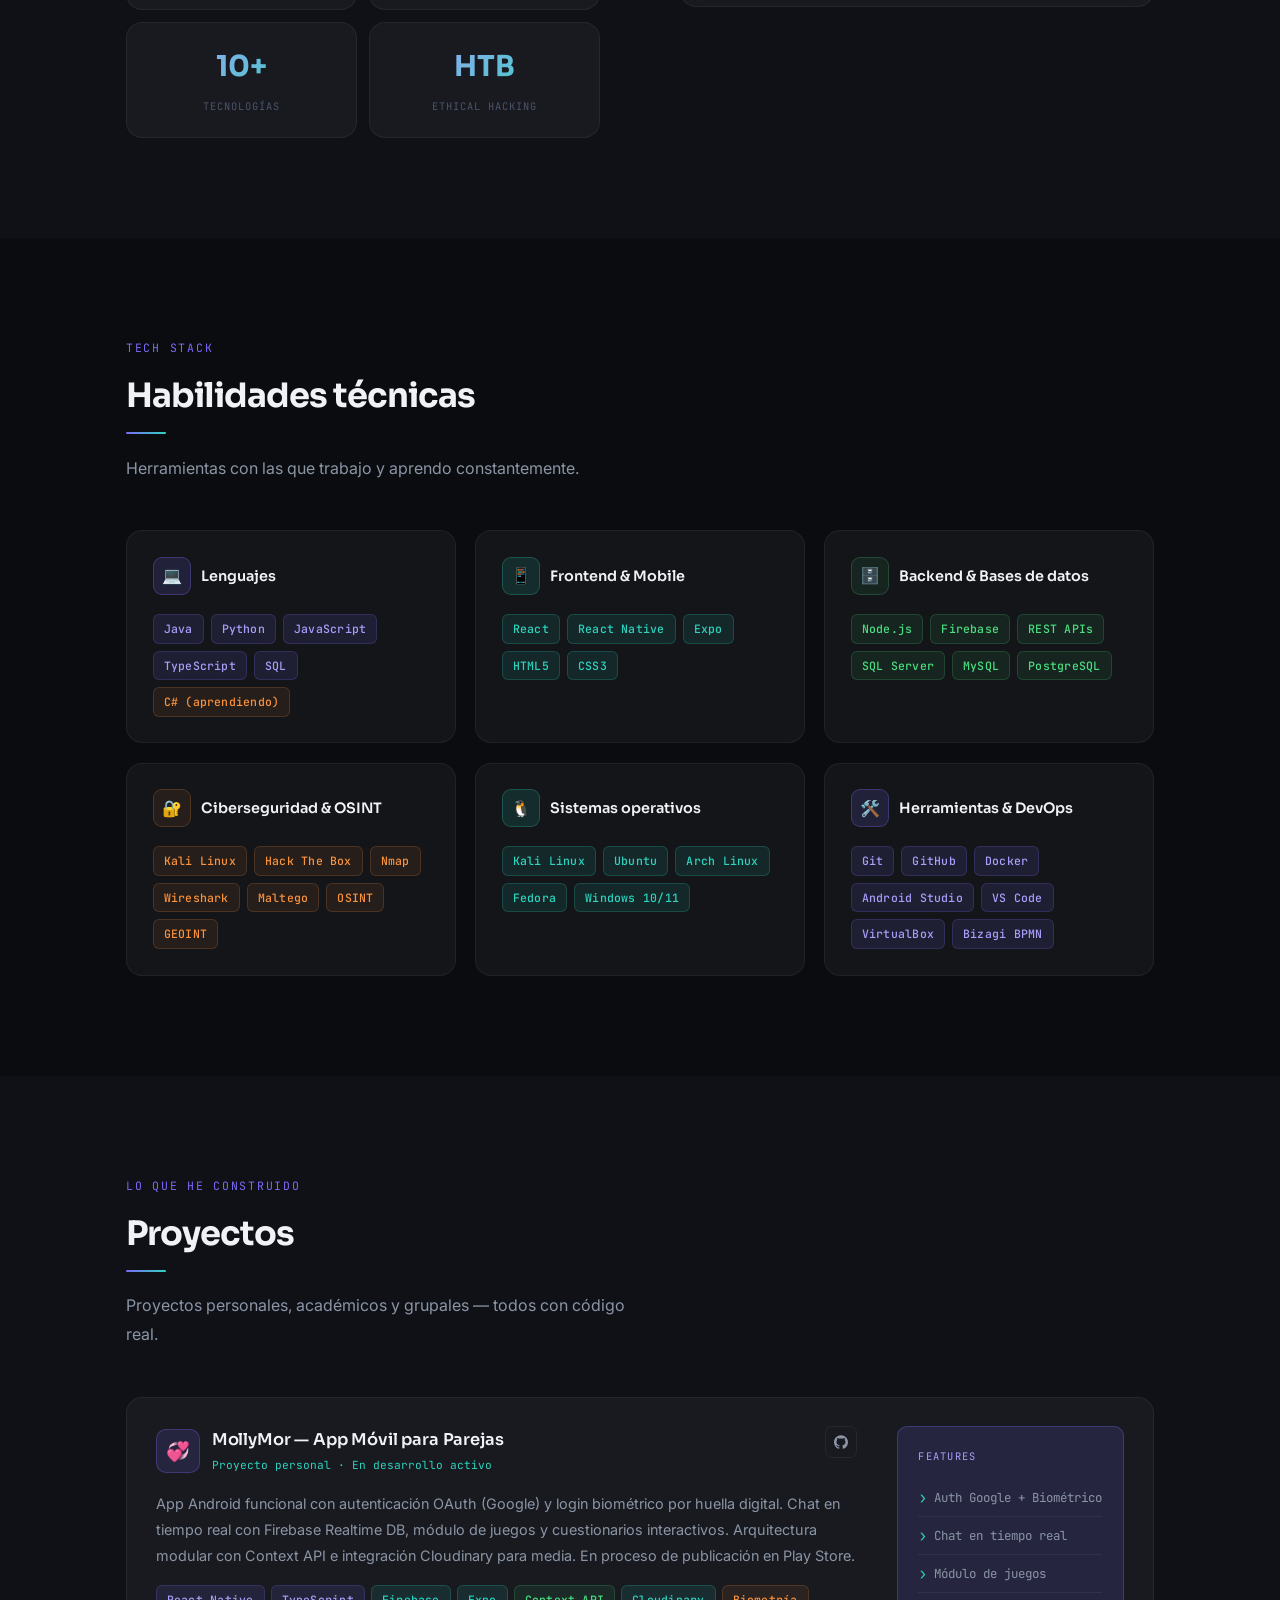
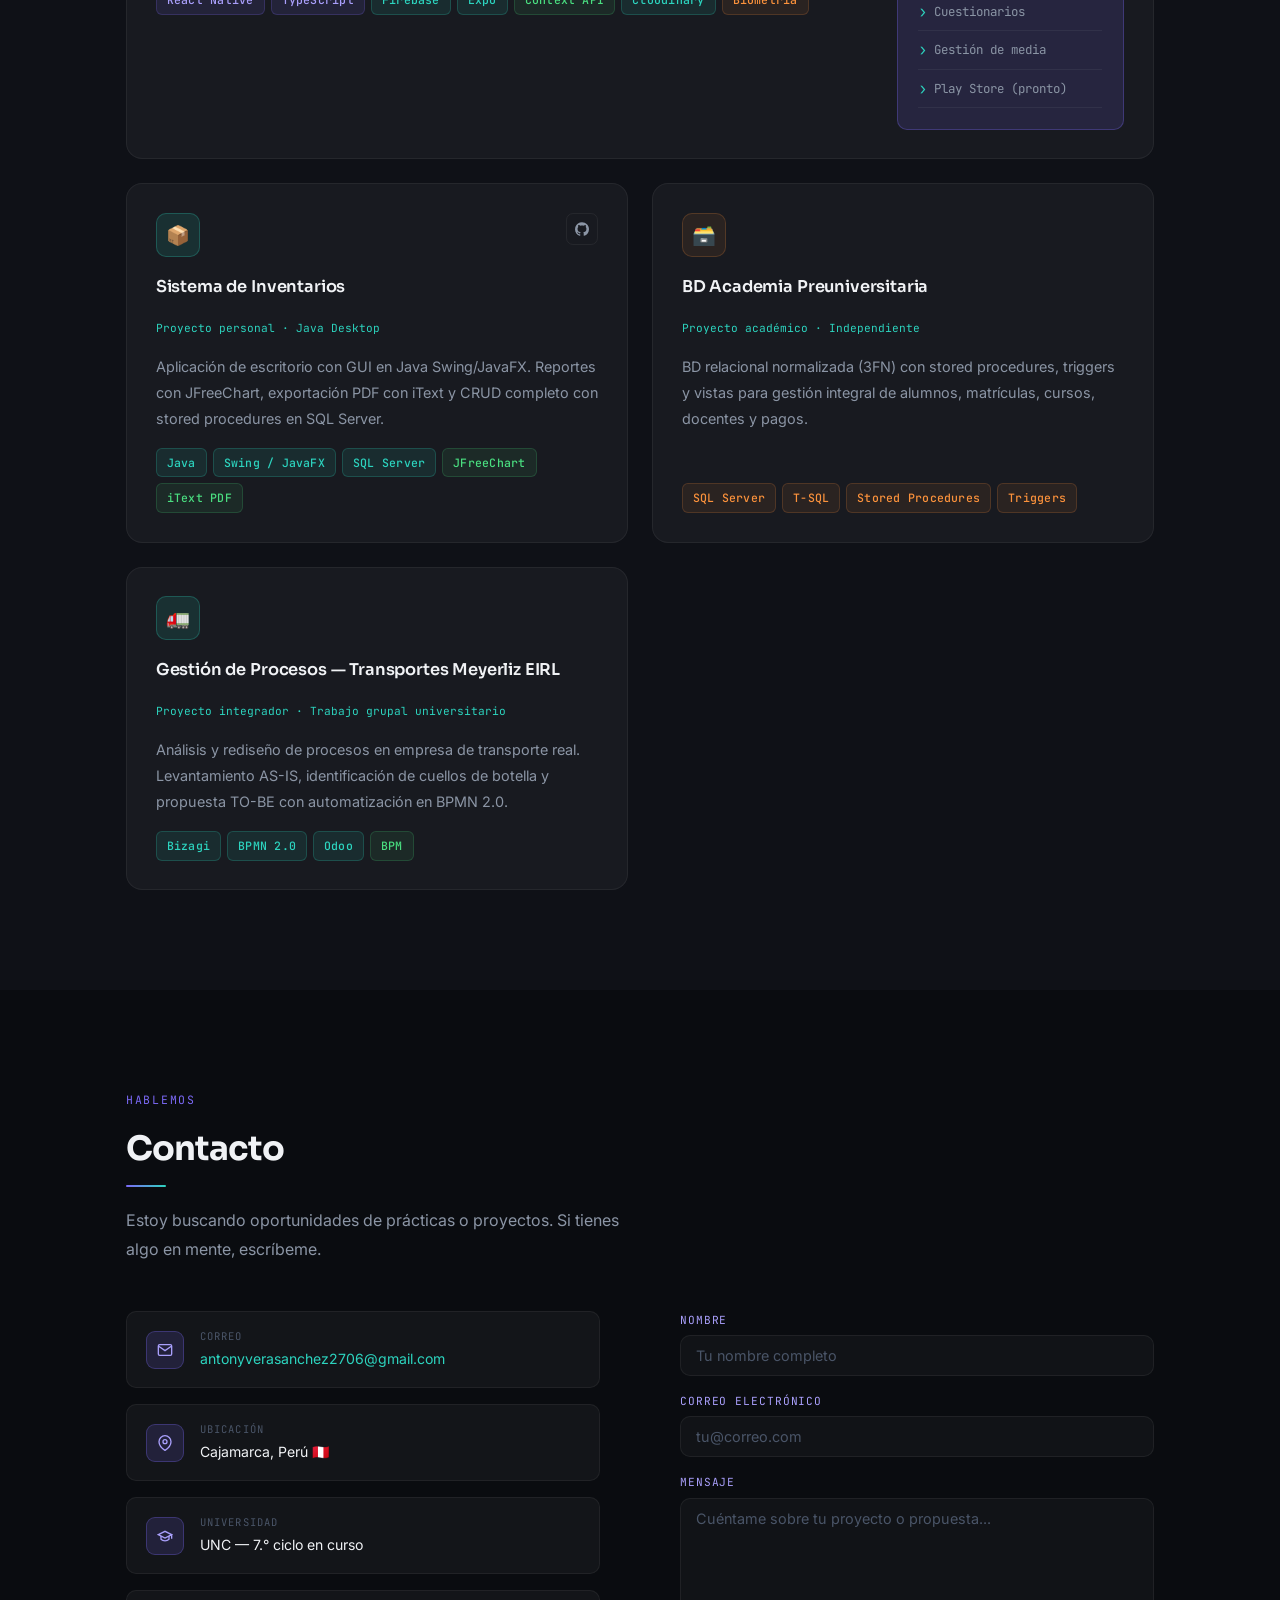
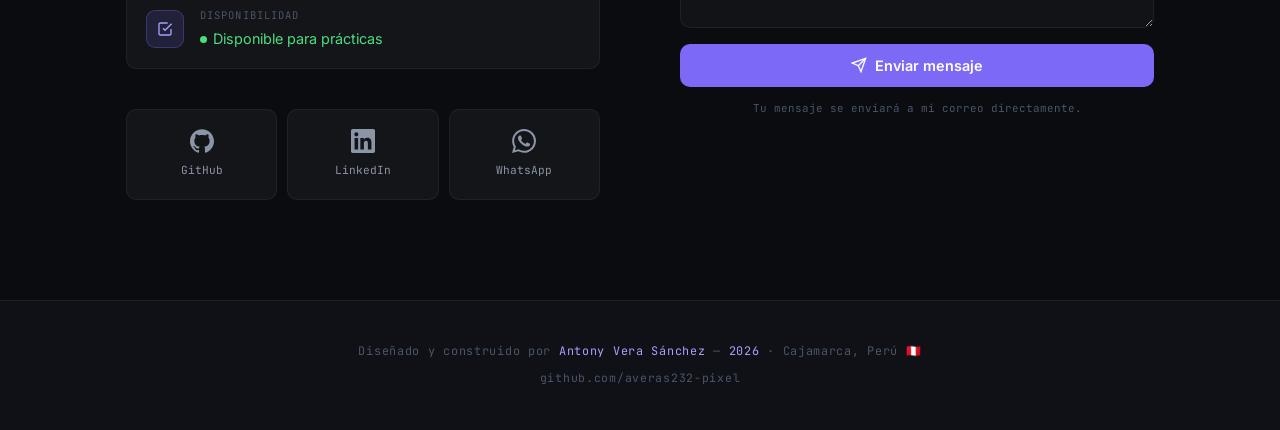
==== commit 17329175: "fix: corregir form cerrado prematuramente" ====
--- a/index.html
+++ b/index.html
@@ -1277,7 +1277,7 @@
           </div>
         </div>
 
-        <form class="contact-form reveal-right d1" id="contact-form" action="https://formspree.io/f/mzdqavll" method="POST" novalidate></form>
+        <form class="contact-form reveal-right d1" id="contact-form" action="https://formspree.io/f/mzdqavll" method="POST" novalidate>
           <div class="form-group">
             <label for="name">Nombre</label>
             <input type="text" id="name" name="name" placeholder="Tu nombre completo" autocomplete="name" maxlength="100" required />
